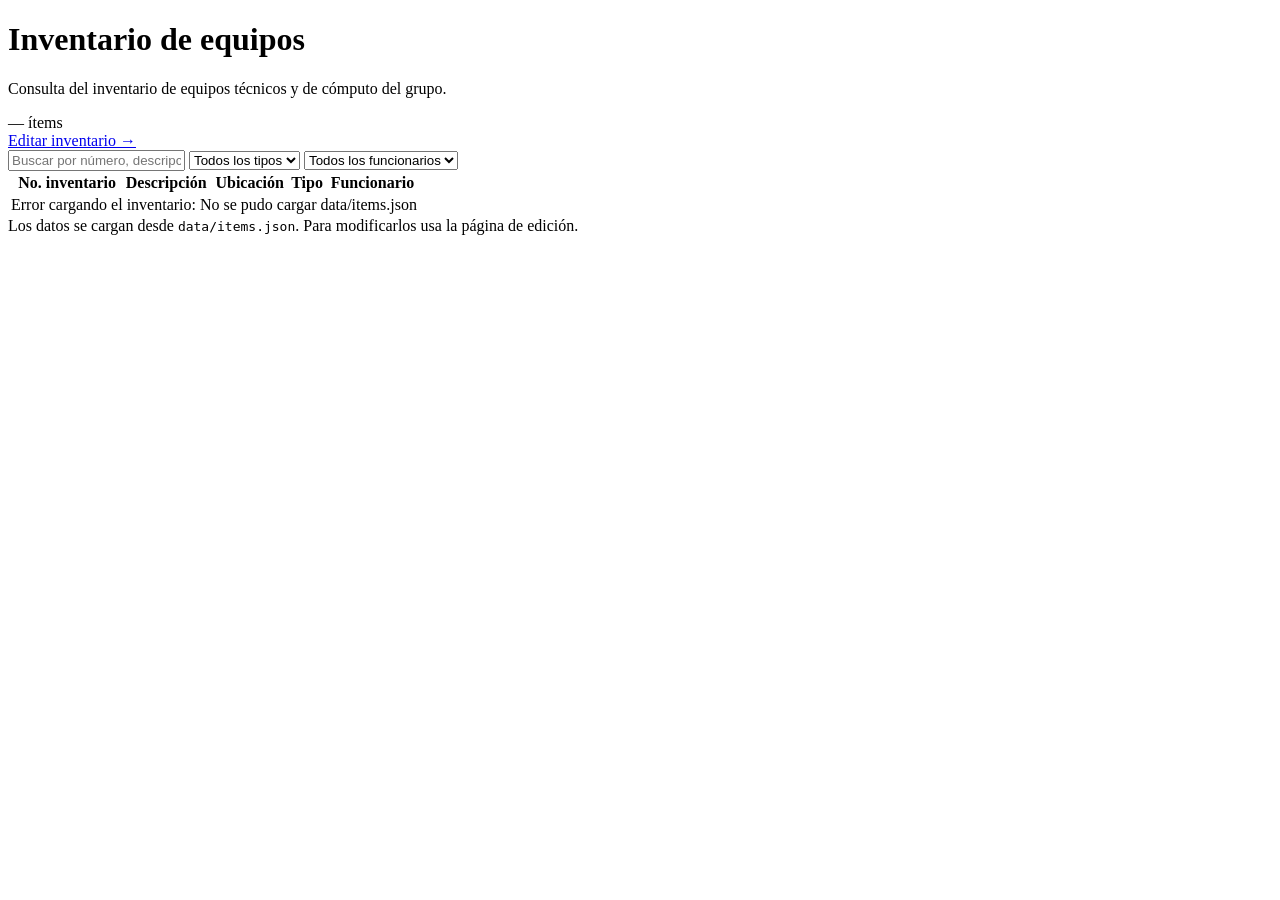
==== index.html @ b09e7f78 "Add initial HTML structure for inventory page This file contains the HTML structure for the inventor" ====
<!DOCTYPE html>
<html lang="es">
<head>
<meta charset="UTF-8">
<meta name="viewport" content="width=device-width, initial-scale=1.0">
<title>Inventario</title>
<link rel="preconnect" href="https://fonts.googleapis.com">
<link href="https://fonts.googleapis.com/css2?family=IBM+Plex+Mono:wght@400;500&family=IBM+Plex+Sans:wght@400;500;600&display=swap" rel="stylesheet">
<link rel="stylesheet" href="css/style.css">
</head>
<body>
<div class="wrap">

  <header class="site">
    <div>
      <h1>Inventario de equipos</h1>
      <p>Consulta del inventario de equipos técnicos y de cómputo del grupo.</p>
    </div>
    <div class="count" id="count">— ítems</div>
  </header>

  <nav class="tools">
    <a class="button ghost" href="admin.html">Editar inventario →</a>
  </nav>

  <div class="controls">
    <input type="text" id="search" placeholder="Buscar por número, descripción o ubicación…">
    <select id="filter-tipo">
      <option value="">Todos los tipos</option>
      <option value="Mayor">Mayor</option>
      <option value="Menor">Menor</option>
      <option value="Intangible">Intangible</option>
    </select>
    <select id="filter-funcionario"><option value="">Todos los funcionarios</option></select>
  </div>

  <table>
    <thead>
      <tr>
        <th></th>
        <th>No. inventario</th>
        <th>Descripción</th>
        <th>Ubicación</th>
        <th>Tipo</th>
        <th>Funcionario</th>
      </tr>
    </thead>
    <tbody id="rows"></tbody>
  </table>

  <footer class="note">
    Los datos se cargan desde <code>data/items.json</code>. Para modificarlos usa la página de edición.
  </footer>

</div>

<script src="js/app.js"></script>
</body>
</html>
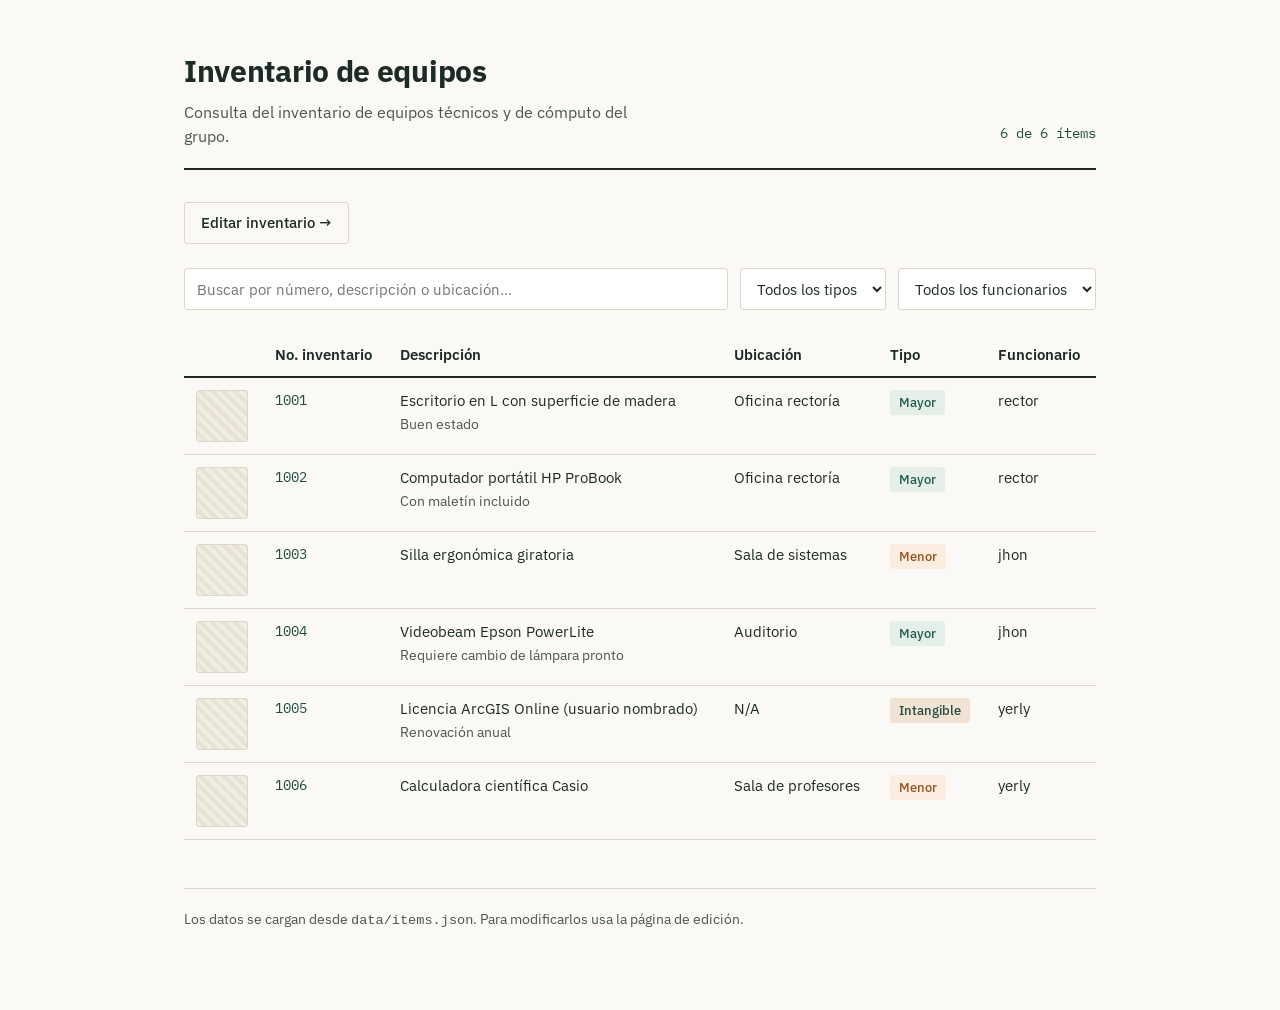
==== commit 000dd286: "Add generar-hash.html, credentials.json" ====
--- a/index.html
+++ b/index.html
@@ -20,7 +20,7 @@
   </header>
 
   <nav class="tools">
-    <a class="button ghost" href="admin.html">Editar inventario →</a>
+    <a class="button ghost" href="Admin.html">Editar inventario →</a>
   </nav>
 
   <div class="controls">
@@ -56,4 +56,4 @@
 
 <script src="js/app.js"></script>
 </body>
-</html>
+</html>
--- a/css/style.css
+++ b/css/style.css
@@ -0,0 +1,262 @@
+:root {
+  --paper: #faf9f5;
+  --ink: #1d2b27;
+  --ink-soft: #4a5652;
+  --line: #dcd7c8;
+  --teal: #2f6f5e;
+  --teal-dark: #204c40;
+  --rust: #b5652e;
+  --rust-soft: #f1e2d3;
+  --ok-bg: #e4efe9;
+  --ok-fg: #205c46;
+  --warn-bg: #fbeee0;
+  --warn-fg: #96501c;
+  --off-bg: #f1eae8;
+  --off-fg: #7a4a3f;
+  --mono: 'IBM Plex Mono', 'SFMono-Regular', Consolas, monospace;
+  --sans: 'IBM Plex Sans', 'Segoe UI', sans-serif;
+}
+
+* { box-sizing: border-box; }
+
+body {
+  margin: 0;
+  background: var(--paper);
+  color: var(--ink);
+  font-family: var(--sans);
+  line-height: 1.5;
+}
+
+.wrap {
+  max-width: 960px;
+  margin: 0 auto;
+  padding: 48px 24px 80px;
+}
+
+header.site {
+  display: flex;
+  justify-content: space-between;
+  align-items: flex-end;
+  border-bottom: 2px solid var(--ink);
+  padding-bottom: 20px;
+  margin-bottom: 32px;
+  gap: 24px;
+}
+
+header.site h1 {
+  font-size: 1.9rem;
+  margin: 0 0 6px;
+  letter-spacing: -0.01em;
+}
+
+header.site p {
+  margin: 0;
+  color: var(--ink-soft);
+  max-width: 46ch;
+}
+
+.count {
+  font-family: var(--mono);
+  font-size: 0.85rem;
+  color: var(--teal-dark);
+  white-space: nowrap;
+  padding-bottom: 4px;
+}
+
+nav.tools {
+  display: flex;
+  gap: 12px;
+  margin-bottom: 24px;
+  flex-wrap: wrap;
+}
+
+.controls {
+  display: flex;
+  gap: 12px;
+  margin-bottom: 24px;
+  flex-wrap: wrap;
+}
+
+input[type="text"], select, input[type="number"], input[type="password"] {
+  font-family: var(--sans);
+  font-size: 0.95rem;
+  padding: 9px 12px;
+  border: 1px solid var(--line);
+  border-radius: 3px;
+  background: #fff;
+  color: var(--ink);
+}
+
+input[type="text"]:focus, select:focus, input[type="number"]:focus, input[type="password"]:focus {
+  outline: 2px solid var(--teal);
+  outline-offset: 1px;
+  border-color: var(--teal);
+}
+
+.controls input[type="text"] { flex: 1; min-width: 180px; }
+
+table {
+  width: 100%;
+  border-collapse: collapse;
+  font-size: 0.94rem;
+}
+
+thead th {
+  text-align: left;
+  font-weight: 600;
+  padding: 10px 12px;
+  border-bottom: 2px solid var(--ink);
+  color: var(--ink);
+}
+
+tbody td {
+  padding: 12px;
+  border-bottom: 1px solid var(--line);
+  vertical-align: top;
+}
+
+tbody tr:hover { background: #f2f0e8; }
+
+td.id, .id-cell {
+  font-family: var(--mono);
+  font-size: 0.85rem;
+  color: var(--teal-dark);
+  white-space: nowrap;
+}
+
+.badge {
+  display: inline-block;
+  padding: 3px 9px;
+  border-radius: 3px;
+  font-size: 0.8rem;
+  font-weight: 500;
+}
+
+.badge.disponible { background: var(--ok-bg); color: var(--ok-fg); }
+.badge.en-uso { background: var(--warn-bg); color: var(--warn-fg); }
+.badge.mantenimiento { background: var(--warn-bg); color: var(--warn-fg); }
+.badge.baja { background: var(--off-bg); color: var(--off-fg); }
+.badge.mayor { background: var(--ok-bg); color: var(--ok-fg); }
+.badge.menor { background: var(--warn-bg); color: var(--warn-fg); }
+.badge.intangible { background: var(--rust-soft); color: var(--teal-dark); }
+
+.thumb {
+  width: 52px;
+  height: 52px;
+  object-fit: cover;
+  border-radius: 3px;
+  border: 1px solid var(--line);
+  display: block;
+}
+.thumb-empty {
+  background: repeating-linear-gradient(45deg, #f0ede3, #f0ede3 4px, #e7e2d3 4px, #e7e2d3 8px);
+}
+
+.login-wrap {
+  max-width: 340px;
+  margin: 80px auto;
+}
+.login-wrap .panel { text-align: left; }
+.login-wrap h1 { font-size: 1.4rem; margin-top: 0; }
+.field.full-width input { width: 100%; }
+
+.empty {
+  padding: 40px 12px;
+  text-align: center;
+  color: var(--ink-soft);
+  border-bottom: 1px solid var(--line);
+}
+
+a.button, button {
+  font-family: var(--sans);
+  font-size: 0.92rem;
+  font-weight: 500;
+  padding: 9px 16px;
+  border-radius: 3px;
+  border: 1px solid var(--ink);
+  background: var(--ink);
+  color: var(--paper);
+  cursor: pointer;
+  text-decoration: none;
+  display: inline-block;
+}
+
+a.button:hover, button:hover { background: var(--teal-dark); border-color: var(--teal-dark); }
+
+a.button.ghost, button.ghost {
+  background: transparent;
+  color: var(--ink);
+  border: 1px solid var(--line);
+}
+a.button.ghost:hover, button.ghost:hover { border-color: var(--ink); background: transparent; }
+
+button.danger { border-color: var(--rust); background: var(--rust); }
+button.danger:hover { background: #8f4a20; border-color: #8f4a20; }
+
+.panel {
+  border: 1px solid var(--line);
+  border-radius: 4px;
+  padding: 20px;
+  margin-bottom: 24px;
+  background: #fff;
+}
+
+.panel h2 {
+  margin-top: 0;
+  font-size: 1.1rem;
+}
+
+.field-grid {
+  display: grid;
+  grid-template-columns: 1fr 1fr;
+  gap: 14px;
+}
+
+.field-grid .full { grid-column: 1 / -1; }
+
+.field {
+  display: flex;
+  flex-direction: column;
+  gap: 5px;
+}
+
+.field label {
+  font-size: 0.82rem;
+  color: var(--ink-soft);
+}
+
+.form-actions {
+  display: flex;
+  gap: 10px;
+  margin-top: 18px;
+}
+
+.status-msg {
+  font-size: 0.88rem;
+  padding: 10px 12px;
+  border-radius: 3px;
+  margin-bottom: 16px;
+  display: none;
+}
+.status-msg.show { display: block; }
+.status-msg.ok { background: var(--ok-bg); color: var(--ok-fg); }
+.status-msg.error { background: var(--off-bg); color: var(--off-fg); }
+.status-msg.info { background: var(--rust-soft); color: var(--teal-dark); }
+
+.row-actions { display: flex; gap: 8px; }
+.row-actions button { padding: 5px 10px; font-size: 0.82rem; }
+
+details.config summary {
+  cursor: pointer;
+  font-size: 0.88rem;
+  color: var(--ink-soft);
+  padding: 6px 0;
+}
+
+footer.note {
+  margin-top: 48px;
+  padding-top: 20px;
+  border-top: 1px solid var(--line);
+  font-size: 0.85rem;
+  color: var(--ink-soft);
+}
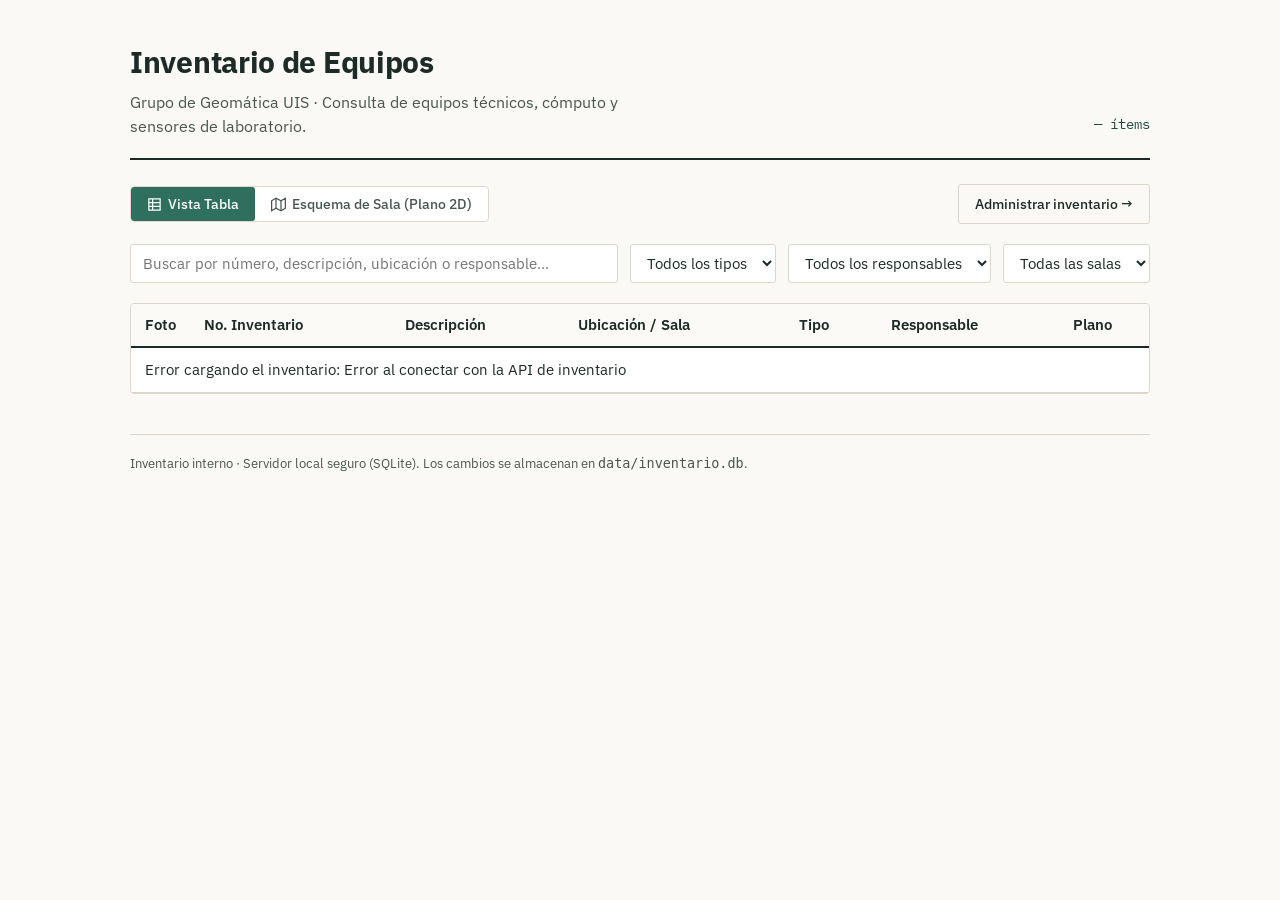
==== commit cbacb3ae: "Add FastAPI backend, SQLite DB and admin UI Introduce a new FastAPI backend (backend/app.py) and dat" ====
--- a/index.html
+++ b/index.html
@@ -3,9 +3,10 @@
 <head>
 <meta charset="UTF-8">
 <meta name="viewport" content="width=device-width, initial-scale=1.0">
-<title>Inventario</title>
+<title>Inventario de Equipos - Geomática UIS</title>
 <link rel="preconnect" href="https://fonts.googleapis.com">
 <link href="https://fonts.googleapis.com/css2?family=IBM+Plex+Mono:wght@400;500&family=IBM+Plex+Sans:wght@400;500;600&display=swap" rel="stylesheet">
+<link rel="stylesheet" href="vendor/leaflet/leaflet.css">
 <link rel="stylesheet" href="css/style.css">
 </head>
 <body>
@@ -13,47 +14,110 @@
 
   <header class="site">
     <div>
-      <h1>Inventario de equipos</h1>
-      <p>Consulta del inventario de equipos técnicos y de cómputo del grupo.</p>
+      <h1>Inventario de Equipos</h1>
+      <p>Grupo de Geomática UIS · Consulta de equipos técnicos, cómputo y sensores de laboratorio.</p>
     </div>
     <div class="count" id="count">— ítems</div>
   </header>
 
   <nav class="tools">
-    <a class="button ghost" href="Admin.html">Editar inventario →</a>
+    <div class="nav-left">
+      <div class="view-switch">
+        <button type="button" id="btn-view-tabla" class="view-btn active">
+          <svg width="15" height="15" viewBox="0 0 24 24" fill="none" stroke="currentColor" stroke-width="2"><path d="M3 3h18v18H3zM3 9h18M3 15h18M9 3v18"/></svg>
+          Vista Tabla
+        </button>
+        <button type="button" id="btn-view-mapa" class="view-btn">
+          <svg width="15" height="15" viewBox="0 0 24 24" fill="none" stroke="currentColor" stroke-width="2"><polygon points="1 6 1 22 8 18 16 22 23 18 23 2 16 6 8 2 1 6"/><line x1="8" y1="2" x2="8" y2="18"/><line x1="16" y1="6" x2="16" y2="22"/></svg>
+          Esquema de Sala (Plano 2D)
+        </button>
+      </div>
+    </div>
+    <div class="nav-right">
+      <a class="button ghost" href="admin.html">Administrar inventario →</a>
+    </div>
   </nav>
 
+  <!-- Filtros Generales -->
   <div class="controls">
-    <input type="text" id="search" placeholder="Buscar por número, descripción o ubicación…">
+    <input type="text" id="search" placeholder="Buscar por número, descripción, ubicación o responsable…">
     <select id="filter-tipo">
       <option value="">Todos los tipos</option>
       <option value="Mayor">Mayor</option>
       <option value="Menor">Menor</option>
       <option value="Intangible">Intangible</option>
     </select>
-    <select id="filter-funcionario"><option value="">Todos los funcionarios</option></select>
+    <select id="filter-funcionario">
+      <option value="">Todos los responsables</option>
+    </select>
+    <select id="filter-sala">
+      <option value="">Todas las salas</option>
+    </select>
   </div>
 
-  <table>
-    <thead>
-      <tr>
-        <th></th>
-        <th>No. inventario</th>
-        <th>Descripción</th>
-        <th>Ubicación</th>
-        <th>Tipo</th>
-        <th>Funcionario</th>
-      </tr>
-    </thead>
-    <tbody id="rows"></tbody>
-  </table>
+  <!-- Vista 1: Tabla de Equipos -->
+  <div id="table-view-section">
+    <div class="table-responsive">
+      <table>
+        <thead>
+          <tr>
+            <th style="width:58px">Foto</th>
+            <th>No. Inventario</th>
+            <th>Descripción</th>
+            <th>Ubicación / Sala</th>
+            <th>Tipo</th>
+            <th>Responsable</th>
+            <th style="width:90px">Plano</th>
+          </tr>
+        </thead>
+        <tbody id="rows">
+          <tr><td class="empty" colspan="7">Cargando inventario…</td></tr>
+        </tbody>
+      </table>
+    </div>
+  </div>
+
+  <!-- Vista 2: Esquema Interactivo de Sala (Plano Indoor Leaflet) -->
+  <div id="map-view-section" class="map-view-wrapper" style="display:none">
+    <div class="map-toolbar">
+      <div class="map-toolbar-left">
+        <label for="map-sala-select">Sala / Espacio:</label>
+        <select id="map-sala-select"></select>
+      </div>
+      <div class="map-legend">
+        <span class="legend-item"><span class="legend-dot mayor"></span> Mayor</span>
+        <span class="legend-item"><span class="legend-dot menor"></span> Menor</span>
+        <span class="legend-item"><span class="legend-dot intangible"></span> Intangible</span>
+      </div>
+    </div>
+    <div class="map-container">
+      <div id="indoor-map"></div>
+    </div>
+    <p style="font-size:0.82rem;color:var(--ink-soft);margin-top:8px;margin-bottom:0">
+      💡 <strong>Consejo:</strong> Haz clic en cualquier marcador para ver la ficha técnica y foto del elemento. Usa la rueda del ratón para hacer zoom sobre el plano.
+    </p>
+  </div>
 
   <footer class="note">
-    Los datos se cargan desde <code>data/items.json</code>. Para modificarlos usa la página de edición.
+    Inventario interno · Servidor local seguro (SQLite). Los cambios se almacenan en <code>data/inventario.db</code>.
   </footer>
 
 </div>
 
+<!-- Modal para ver foto completa -->
+<div id="photo-modal" class="modal-overlay">
+  <div class="modal-card">
+    <div class="modal-header">
+      <h3 id="modal-title">Foto del Equipo</h3>
+      <button type="button" class="modal-close" id="modal-close-btn">&times;</button>
+    </div>
+    <div class="modal-body">
+      <img id="modal-img" src="" alt="Foto en tamaño completo">
+    </div>
+  </div>
+</div>
+
+<script src="vendor/leaflet/leaflet.js"></script>
 <script src="js/app.js"></script>
 </body>
 </html>
--- a/vendor/leaflet/leaflet.css
+++ b/vendor/leaflet/leaflet.css
@@ -0,0 +1,661 @@
+/* required styles */
+
+.leaflet-pane,
+.leaflet-tile,
+.leaflet-marker-icon,
+.leaflet-marker-shadow,
+.leaflet-tile-container,
+.leaflet-pane > svg,
+.leaflet-pane > canvas,
+.leaflet-zoom-box,
+.leaflet-image-layer,
+.leaflet-layer {
+	position: absolute;
+	left: 0;
+	top: 0;
+	}
+.leaflet-container {
+	overflow: hidden;
+	}
+.leaflet-tile,
+.leaflet-marker-icon,
+.leaflet-marker-shadow {
+	-webkit-user-select: none;
+	   -moz-user-select: none;
+	        user-select: none;
+	  -webkit-user-drag: none;
+	}
+/* Prevents IE11 from highlighting tiles in blue */
+.leaflet-tile::selection {
+	background: transparent;
+}
+/* Safari renders non-retina tile on retina better with this, but Chrome is worse */
+.leaflet-safari .leaflet-tile {
+	image-rendering: -webkit-optimize-contrast;
+	}
+/* hack that prevents hw layers "stretching" when loading new tiles */
+.leaflet-safari .leaflet-tile-container {
+	width: 1600px;
+	height: 1600px;
+	-webkit-transform-origin: 0 0;
+	}
+.leaflet-marker-icon,
+.leaflet-marker-shadow {
+	display: block;
+	}
+/* .leaflet-container svg: reset svg max-width decleration shipped in Joomla! (joomla.org) 3.x */
+/* .leaflet-container img: map is broken in FF if you have max-width: 100% on tiles */
+.leaflet-container .leaflet-overlay-pane svg {
+	max-width: none !important;
+	max-height: none !important;
+	}
+.leaflet-container .leaflet-marker-pane img,
+.leaflet-container .leaflet-shadow-pane img,
+.leaflet-container .leaflet-tile-pane img,
+.leaflet-container img.leaflet-image-layer,
+.leaflet-container .leaflet-tile {
+	max-width: none !important;
+	max-height: none !important;
+	width: auto;
+	padding: 0;
+	}
+
+.leaflet-container img.leaflet-tile {
+	/* See: https://bugs.chromium.org/p/chromium/issues/detail?id=600120 */
+	mix-blend-mode: plus-lighter;
+}
+
+.leaflet-container.leaflet-touch-zoom {
+	-ms-touch-action: pan-x pan-y;
+	touch-action: pan-x pan-y;
+	}
+.leaflet-container.leaflet-touch-drag {
+	-ms-touch-action: pinch-zoom;
+	/* Fallback for FF which doesn't support pinch-zoom */
+	touch-action: none;
+	touch-action: pinch-zoom;
+}
+.leaflet-container.leaflet-touch-drag.leaflet-touch-zoom {
+	-ms-touch-action: none;
+	touch-action: none;
+}
+.leaflet-container {
+	-webkit-tap-highlight-color: transparent;
+}
+.leaflet-container a {
+	-webkit-tap-highlight-color: rgba(51, 181, 229, 0.4);
+}
+.leaflet-tile {
+	filter: inherit;
+	visibility: hidden;
+	}
+.leaflet-tile-loaded {
+	visibility: inherit;
+	}
+.leaflet-zoom-box {
+	width: 0;
+	height: 0;
+	-moz-box-sizing: border-box;
+	     box-sizing: border-box;
+	z-index: 800;
+	}
+/* workaround for https://bugzilla.mozilla.org/show_bug.cgi?id=888319 */
+.leaflet-overlay-pane svg {
+	-moz-user-select: none;
+	}
+
+.leaflet-pane         { z-index: 400; }
+
+.leaflet-tile-pane    { z-index: 200; }
+.leaflet-overlay-pane { z-index: 400; }
+.leaflet-shadow-pane  { z-index: 500; }
+.leaflet-marker-pane  { z-index: 600; }
+.leaflet-tooltip-pane   { z-index: 650; }
+.leaflet-popup-pane   { z-index: 700; }
+
+.leaflet-map-pane canvas { z-index: 100; }
+.leaflet-map-pane svg    { z-index: 200; }
+
+.leaflet-vml-shape {
+	width: 1px;
+	height: 1px;
+	}
+.lvml {
+	behavior: url(#default#VML);
+	display: inline-block;
+	position: absolute;
+	}
+
+
+/* control positioning */
+
+.leaflet-control {
+	position: relative;
+	z-index: 800;
+	pointer-events: visiblePainted; /* IE 9-10 doesn't have auto */
+	pointer-events: auto;
+	}
+.leaflet-top,
+.leaflet-bottom {
+	position: absolute;
+	z-index: 1000;
+	pointer-events: none;
+	}
+.leaflet-top {
+	top: 0;
+	}
+.leaflet-right {
+	right: 0;
+	}
+.leaflet-bottom {
+	bottom: 0;
+	}
+.leaflet-left {
+	left: 0;
+	}
+.leaflet-control {
+	float: left;
+	clear: both;
+	}
+.leaflet-right .leaflet-control {
+	float: right;
+	}
+.leaflet-top .leaflet-control {
+	margin-top: 10px;
+	}
+.leaflet-bottom .leaflet-control {
+	margin-bottom: 10px;
+	}
+.leaflet-left .leaflet-control {
+	margin-left: 10px;
+	}
+.leaflet-right .leaflet-control {
+	margin-right: 10px;
+	}
+
+
+/* zoom and fade animations */
+
+.leaflet-fade-anim .leaflet-popup {
+	opacity: 0;
+	-webkit-transition: opacity 0.2s linear;
+	   -moz-transition: opacity 0.2s linear;
+	        transition: opacity 0.2s linear;
+	}
+.leaflet-fade-anim .leaflet-map-pane .leaflet-popup {
+	opacity: 1;
+	}
+.leaflet-zoom-animated {
+	-webkit-transform-origin: 0 0;
+	    -ms-transform-origin: 0 0;
+	        transform-origin: 0 0;
+	}
+svg.leaflet-zoom-animated {
+	will-change: transform;
+}
+
+.leaflet-zoom-anim .leaflet-zoom-animated {
+	-webkit-transition: -webkit-transform 0.25s cubic-bezier(0,0,0.25,1);
+	   -moz-transition:    -moz-transform 0.25s cubic-bezier(0,0,0.25,1);
+	        transition:         transform 0.25s cubic-bezier(0,0,0.25,1);
+	}
+.leaflet-zoom-anim .leaflet-tile,
+.leaflet-pan-anim .leaflet-tile {
+	-webkit-transition: none;
+	   -moz-transition: none;
+	        transition: none;
+	}
+
+.leaflet-zoom-anim .leaflet-zoom-hide {
+	visibility: hidden;
+	}
+
+
+/* cursors */
+
+.leaflet-interactive {
+	cursor: pointer;
+	}
+.leaflet-grab {
+	cursor: -webkit-grab;
+	cursor:    -moz-grab;
+	cursor:         grab;
+	}
+.leaflet-crosshair,
+.leaflet-crosshair .leaflet-interactive {
+	cursor: crosshair;
+	}
+.leaflet-popup-pane,
+.leaflet-control {
+	cursor: auto;
+	}
+.leaflet-dragging .leaflet-grab,
+.leaflet-dragging .leaflet-grab .leaflet-interactive,
+.leaflet-dragging .leaflet-marker-draggable {
+	cursor: move;
+	cursor: -webkit-grabbing;
+	cursor:    -moz-grabbing;
+	cursor:         grabbing;
+	}
+
+/* marker & overlays interactivity */
+.leaflet-marker-icon,
+.leaflet-marker-shadow,
+.leaflet-image-layer,
+.leaflet-pane > svg path,
+.leaflet-tile-container {
+	pointer-events: none;
+	}
+
+.leaflet-marker-icon.leaflet-interactive,
+.leaflet-image-layer.leaflet-interactive,
+.leaflet-pane > svg path.leaflet-interactive,
+svg.leaflet-image-layer.leaflet-interactive path {
+	pointer-events: visiblePainted; /* IE 9-10 doesn't have auto */
+	pointer-events: auto;
+	}
+
+/* visual tweaks */
+
+.leaflet-container {
+	background: #ddd;
+	outline-offset: 1px;
+	}
+.leaflet-container a {
+	color: #0078A8;
+	}
+.leaflet-zoom-box {
+	border: 2px dotted #38f;
+	background: rgba(255,255,255,0.5);
+	}
+
+
+/* general typography */
+.leaflet-container {
+	font-family: "Helvetica Neue", Arial, Helvetica, sans-serif;
+	font-size: 12px;
+	font-size: 0.75rem;
+	line-height: 1.5;
+	}
+
+
+/* general toolbar styles */
+
+.leaflet-bar {
+	box-shadow: 0 1px 5px rgba(0,0,0,0.65);
+	border-radius: 4px;
+	}
+.leaflet-bar a {
+	background-color: #fff;
+	border-bottom: 1px solid #ccc;
+	width: 26px;
+	height: 26px;
+	line-height: 26px;
+	display: block;
+	text-align: center;
+	text-decoration: none;
+	color: black;
+	}
+.leaflet-bar a,
+.leaflet-control-layers-toggle {
+	background-position: 50% 50%;
+	background-repeat: no-repeat;
+	display: block;
+	}
+.leaflet-bar a:hover,
+.leaflet-bar a:focus {
+	background-color: #f4f4f4;
+	}
+.leaflet-bar a:first-child {
+	border-top-left-radius: 4px;
+	border-top-right-radius: 4px;
+	}
+.leaflet-bar a:last-child {
+	border-bottom-left-radius: 4px;
+	border-bottom-right-radius: 4px;
+	border-bottom: none;
+	}
+.leaflet-bar a.leaflet-disabled {
+	cursor: default;
+	background-color: #f4f4f4;
+	color: #bbb;
+	}
+
+.leaflet-touch .leaflet-bar a {
+	width: 30px;
+	height: 30px;
+	line-height: 30px;
+	}
+.leaflet-touch .leaflet-bar a:first-child {
+	border-top-left-radius: 2px;
+	border-top-right-radius: 2px;
+	}
+.leaflet-touch .leaflet-bar a:last-child {
+	border-bottom-left-radius: 2px;
+	border-bottom-right-radius: 2px;
+	}
+
+/* zoom control */
+
+.leaflet-control-zoom-in,
+.leaflet-control-zoom-out {
+	font: bold 18px 'Lucida Console', Monaco, monospace;
+	text-indent: 1px;
+	}
+
+.leaflet-touch .leaflet-control-zoom-in, .leaflet-touch .leaflet-control-zoom-out  {
+	font-size: 22px;
+	}
+
+
+/* layers control */
+
+.leaflet-control-layers {
+	box-shadow: 0 1px 5px rgba(0,0,0,0.4);
+	background: #fff;
+	border-radius: 5px;
+	}
+.leaflet-control-layers-toggle {
+	background-image: url(images/layers.png);
+	width: 36px;
+	height: 36px;
+	}
+.leaflet-retina .leaflet-control-layers-toggle {
+	background-image: url(images/layers-2x.png);
+	background-size: 26px 26px;
+	}
+.leaflet-touch .leaflet-control-layers-toggle {
+	width: 44px;
+	height: 44px;
+	}
+.leaflet-control-layers .leaflet-control-layers-list,
+.leaflet-control-layers-expanded .leaflet-control-layers-toggle {
+	display: none;
+	}
+.leaflet-control-layers-expanded .leaflet-control-layers-list {
+	display: block;
+	position: relative;
+	}
+.leaflet-control-layers-expanded {
+	padding: 6px 10px 6px 6px;
+	color: #333;
+	background: #fff;
+	}
+.leaflet-control-layers-scrollbar {
+	overflow-y: scroll;
+	overflow-x: hidden;
+	padding-right: 5px;
+	}
+.leaflet-control-layers-selector {
+	margin-top: 2px;
+	position: relative;
+	top: 1px;
+	}
+.leaflet-control-layers label {
+	display: block;
+	font-size: 13px;
+	font-size: 1.08333em;
+	}
+.leaflet-control-layers-separator {
+	height: 0;
+	border-top: 1px solid #ddd;
+	margin: 5px -10px 5px -6px;
+	}
+
+/* Default icon URLs */
+.leaflet-default-icon-path { /* used only in path-guessing heuristic, see L.Icon.Default */
+	background-image: url(images/marker-icon.png);
+	}
+
+
+/* attribution and scale controls */
+
+.leaflet-container .leaflet-control-attribution {
+	background: #fff;
+	background: rgba(255, 255, 255, 0.8);
+	margin: 0;
+	}
+.leaflet-control-attribution,
+.leaflet-control-scale-line {
+	padding: 0 5px;
+	color: #333;
+	line-height: 1.4;
+	}
+.leaflet-control-attribution a {
+	text-decoration: none;
+	}
+.leaflet-control-attribution a:hover,
+.leaflet-control-attribution a:focus {
+	text-decoration: underline;
+	}
+.leaflet-attribution-flag {
+	display: inline !important;
+	vertical-align: baseline !important;
+	width: 1em;
+	height: 0.6669em;
+	}
+.leaflet-left .leaflet-control-scale {
+	margin-left: 5px;
+	}
+.leaflet-bottom .leaflet-control-scale {
+	margin-bottom: 5px;
+	}
+.leaflet-control-scale-line {
+	border: 2px solid #777;
+	border-top: none;
+	line-height: 1.1;
+	padding: 2px 5px 1px;
+	white-space: nowrap;
+	-moz-box-sizing: border-box;
+	     box-sizing: border-box;
+	background: rgba(255, 255, 255, 0.8);
+	text-shadow: 1px 1px #fff;
+	}
+.leaflet-control-scale-line:not(:first-child) {
+	border-top: 2px solid #777;
+	border-bottom: none;
+	margin-top: -2px;
+	}
+.leaflet-control-scale-line:not(:first-child):not(:last-child) {
+	border-bottom: 2px solid #777;
+	}
+
+.leaflet-touch .leaflet-control-attribution,
+.leaflet-touch .leaflet-control-layers,
+.leaflet-touch .leaflet-bar {
+	box-shadow: none;
+	}
+.leaflet-touch .leaflet-control-layers,
+.leaflet-touch .leaflet-bar {
+	border: 2px solid rgba(0,0,0,0.2);
+	background-clip: padding-box;
+	}
+
+
+/* popup */
+
+.leaflet-popup {
+	position: absolute;
+	text-align: center;
+	margin-bottom: 20px;
+	}
+.leaflet-popup-content-wrapper {
+	padding: 1px;
+	text-align: left;
+	border-radius: 12px;
+	}
+.leaflet-popup-content {
+	margin: 13px 24px 13px 20px;
+	line-height: 1.3;
+	font-size: 13px;
+	font-size: 1.08333em;
+	min-height: 1px;
+	}
+.leaflet-popup-content p {
+	margin: 17px 0;
+	margin: 1.3em 0;
+	}
+.leaflet-popup-tip-container {
+	width: 40px;
+	height: 20px;
+	position: absolute;
+	left: 50%;
+	margin-top: -1px;
+	margin-left: -20px;
+	overflow: hidden;
+	pointer-events: none;
+	}
+.leaflet-popup-tip {
+	width: 17px;
+	height: 17px;
+	padding: 1px;
+
+	margin: -10px auto 0;
+	pointer-events: auto;
+
+	-webkit-transform: rotate(45deg);
+	   -moz-transform: rotate(45deg);
+	    -ms-transform: rotate(45deg);
+	        transform: rotate(45deg);
+	}
+.leaflet-popup-content-wrapper,
+.leaflet-popup-tip {
+	background: white;
+	color: #333;
+	box-shadow: 0 3px 14px rgba(0,0,0,0.4);
+	}
+.leaflet-container a.leaflet-popup-close-button {
+	position: absolute;
+	top: 0;
+	right: 0;
+	border: none;
+	text-align: center;
+	width: 24px;
+	height: 24px;
+	font: 16px/24px Tahoma, Verdana, sans-serif;
+	color: #757575;
+	text-decoration: none;
+	background: transparent;
+	}
+.leaflet-container a.leaflet-popup-close-button:hover,
+.leaflet-container a.leaflet-popup-close-button:focus {
+	color: #585858;
+	}
+.leaflet-popup-scrolled {
+	overflow: auto;
+	}
+
+.leaflet-oldie .leaflet-popup-content-wrapper {
+	-ms-zoom: 1;
+	}
+.leaflet-oldie .leaflet-popup-tip {
+	width: 24px;
+	margin: 0 auto;
+
+	-ms-filter: "progid:DXImageTransform.Microsoft.Matrix(M11=0.70710678, M12=0.70710678, M21=-0.70710678, M22=0.70710678)";
+	filter: progid:DXImageTransform.Microsoft.Matrix(M11=0.70710678, M12=0.70710678, M21=-0.70710678, M22=0.70710678);
+	}
+
+.leaflet-oldie .leaflet-control-zoom,
+.leaflet-oldie .leaflet-control-layers,
+.leaflet-oldie .leaflet-popup-content-wrapper,
+.leaflet-oldie .leaflet-popup-tip {
+	border: 1px solid #999;
+	}
+
+
+/* div icon */
+
+.leaflet-div-icon {
+	background: #fff;
+	border: 1px solid #666;
+	}
+
+
+/* Tooltip */
+/* Base styles for the element that has a tooltip */
+.leaflet-tooltip {
+	position: absolute;
+	padding: 6px;
+	background-color: #fff;
+	border: 1px solid #fff;
+	border-radius: 3px;
+	color: #222;
+	white-space: nowrap;
+	-webkit-user-select: none;
+	-moz-user-select: none;
+	-ms-user-select: none;
+	user-select: none;
+	pointer-events: none;
+	box-shadow: 0 1px 3px rgba(0,0,0,0.4);
+	}
+.leaflet-tooltip.leaflet-interactive {
+	cursor: pointer;
+	pointer-events: auto;
+	}
+.leaflet-tooltip-top:before,
+.leaflet-tooltip-bottom:before,
+.leaflet-tooltip-left:before,
+.leaflet-tooltip-right:before {
+	position: absolute;
+	pointer-events: none;
+	border: 6px solid transparent;
+	background: transparent;
+	content: "";
+	}
+
+/* Directions */
+
+.leaflet-tooltip-bottom {
+	margin-top: 6px;
+}
+.leaflet-tooltip-top {
+	margin-top: -6px;
+}
+.leaflet-tooltip-bottom:before,
+.leaflet-tooltip-top:before {
+	left: 50%;
+	margin-left: -6px;
+	}
+.leaflet-tooltip-top:before {
+	bottom: 0;
+	margin-bottom: -12px;
+	border-top-color: #fff;
+	}
+.leaflet-tooltip-bottom:before {
+	top: 0;
+	margin-top: -12px;
+	margin-left: -6px;
+	border-bottom-color: #fff;
+	}
+.leaflet-tooltip-left {
+	margin-left: -6px;
+}
+.leaflet-tooltip-right {
+	margin-left: 6px;
+}
+.leaflet-tooltip-left:before,
+.leaflet-tooltip-right:before {
+	top: 50%;
+	margin-top: -6px;
+	}
+.leaflet-tooltip-left:before {
+	right: 0;
+	margin-right: -12px;
+	border-left-color: #fff;
+	}
+.leaflet-tooltip-right:before {
+	left: 0;
+	margin-left: -12px;
+	border-right-color: #fff;
+	}
+
+/* Printing */
+
+@media print {
+	/* Prevent printers from removing background-images of controls. */
+	.leaflet-control {
+		-webkit-print-color-adjust: exact;
+		print-color-adjust: exact;
+		}
+	}
--- a/css/style.css
+++ b/css/style.css
@@ -14,7 +14,7 @@
   --off-bg: #f1eae8;
   --off-fg: #7a4a3f;
   --mono: 'IBM Plex Mono', 'SFMono-Regular', Consolas, monospace;
-  --sans: 'IBM Plex Sans', 'Segoe UI', sans-serif;
+  --sans: 'IBM Plex Sans', -apple-system, BlinkMacSystemFont, 'Segoe UI', Roboto, sans-serif;
 }
 
 * { box-sizing: border-box; }
@@ -28,9 +28,9 @@
 }
 
 .wrap {
-  max-width: 960px;
+  max-width: 1060px;
   margin: 0 auto;
-  padding: 48px 24px 80px;
+  padding: 40px 20px 80px;
 }
 
 header.site {
@@ -39,12 +39,12 @@
   align-items: flex-end;
   border-bottom: 2px solid var(--ink);
   padding-bottom: 20px;
-  margin-bottom: 32px;
-  gap: 24px;
+  margin-bottom: 24px;
+  gap: 20px;
 }
 
 header.site h1 {
-  font-size: 1.9rem;
+  font-size: 1.85rem;
   margin: 0 0 6px;
   letter-spacing: -0.01em;
 }
@@ -52,7 +52,7 @@
 header.site p {
   margin: 0;
   color: var(--ink-soft);
-  max-width: 46ch;
+  max-width: 50ch;
 }
 
 .count {
@@ -65,22 +65,60 @@
 
 nav.tools {
   display: flex;
+  justify-content: space-between;
+  align-items: center;
   gap: 12px;
-  margin-bottom: 24px;
+  margin-bottom: 20px;
   flex-wrap: wrap;
 }
 
+.nav-left, .nav-right {
+  display: flex;
+  gap: 10px;
+  align-items: center;
+  flex-wrap: wrap;
+}
+
+/* Selector de Vistas (Tabs) */
+.view-switch {
+  display: inline-flex;
+  border: 1px solid var(--line);
+  border-radius: 4px;
+  background: #fff;
+  overflow: hidden;
+}
+
+.view-btn {
+  border: none;
+  background: transparent;
+  color: var(--ink-soft);
+  padding: 8px 16px;
+  font-size: 0.88rem;
+  font-family: var(--sans);
+  font-weight: 500;
+  cursor: pointer;
+  display: flex;
+  align-items: center;
+  gap: 6px;
+  transition: background 0.15s, color 0.15s;
+}
+
+.view-btn.active {
+  background: var(--teal);
+  color: #fff;
+}
+
 .controls {
   display: flex;
   gap: 12px;
-  margin-bottom: 24px;
+  margin-bottom: 20px;
   flex-wrap: wrap;
 }
 
 input[type="text"], select, input[type="number"], input[type="password"] {
   font-family: var(--sans);
-  font-size: 0.95rem;
-  padding: 9px 12px;
+  font-size: 0.92rem;
+  padding: 8px 12px;
   border: 1px solid var(--line);
   border-radius: 3px;
   background: #fff;
@@ -93,92 +131,304 @@
   border-color: var(--teal);
 }
 
-.controls input[type="text"] { flex: 1; min-width: 180px; }
+.controls input[type="text"] { flex: 1; min-width: 200px; }
+
+/* Tabla responsiva */
+.table-responsive {
+  width: 100%;
+  overflow-x: auto;
+  -webkit-overflow-scrolling: touch;
+  border: 1px solid var(--line);
+  border-radius: 4px;
+  background: #fff;
+  margin-bottom: 24px;
+}
 
 table {
   width: 100%;
   border-collapse: collapse;
-  font-size: 0.94rem;
+  font-size: 0.92rem;
 }
 
 thead th {
   text-align: left;
   font-weight: 600;
-  padding: 10px 12px;
+  padding: 10px 14px;
   border-bottom: 2px solid var(--ink);
   color: var(--ink);
+  background: #fbfaf6;
+  white-space: nowrap;
 }
 
 tbody td {
-  padding: 12px;
+  padding: 11px 14px;
   border-bottom: 1px solid var(--line);
-  vertical-align: top;
-}
-
-tbody tr:hover { background: #f2f0e8; }
+  vertical-align: middle;
+}
+
+tbody tr:hover { background: #f6f4ed; }
 
 td.id, .id-cell {
   font-family: var(--mono);
   font-size: 0.85rem;
   color: var(--teal-dark);
   white-space: nowrap;
+  font-weight: 500;
 }
 
 .badge {
   display: inline-block;
-  padding: 3px 9px;
-  border-radius: 3px;
-  font-size: 0.8rem;
+  padding: 3px 8px;
+  border-radius: 3px;
+  font-size: 0.78rem;
   font-weight: 500;
 }
 
-.badge.disponible { background: var(--ok-bg); color: var(--ok-fg); }
-.badge.en-uso { background: var(--warn-bg); color: var(--warn-fg); }
-.badge.mantenimiento { background: var(--warn-bg); color: var(--warn-fg); }
-.badge.baja { background: var(--off-bg); color: var(--off-fg); }
 .badge.mayor { background: var(--ok-bg); color: var(--ok-fg); }
 .badge.menor { background: var(--warn-bg); color: var(--warn-fg); }
 .badge.intangible { background: var(--rust-soft); color: var(--teal-dark); }
 
+.badge-sala {
+  font-family: var(--mono);
+  font-size: 0.75rem;
+  background: #edf2f7;
+  color: #4a5568;
+  padding: 2px 6px;
+  border-radius: 3px;
+  display: inline-block;
+  margin-top: 3px;
+}
+
 .thumb {
-  width: 52px;
-  height: 52px;
+  width: 48px;
+  height: 48px;
   object-fit: cover;
   border-radius: 3px;
   border: 1px solid var(--line);
   display: block;
-}
+  cursor: pointer;
+  background: #fdfbf7;
+}
+
 .thumb-empty {
   background: repeating-linear-gradient(45deg, #f0ede3, #f0ede3 4px, #e7e2d3 4px, #e7e2d3 8px);
 }
 
-.login-wrap {
-  max-width: 340px;
-  margin: 80px auto;
-}
-.login-wrap .panel { text-align: left; }
-.login-wrap h1 { font-size: 1.4rem; margin-top: 0; }
-.field.full-width input { width: 100%; }
-
-.empty {
-  padding: 40px 12px;
-  text-align: center;
-  color: var(--ink-soft);
-  border-bottom: 1px solid var(--line);
-}
-
+/* Esquema de Salas y Mapa */
+.map-view-wrapper {
+  background: #fff;
+  border: 1px solid var(--line);
+  border-radius: 4px;
+  padding: 18px;
+  margin-bottom: 24px;
+}
+
+.map-toolbar {
+  display: flex;
+  justify-content: space-between;
+  align-items: center;
+  gap: 14px;
+  margin-bottom: 14px;
+  flex-wrap: wrap;
+}
+
+.map-toolbar-left {
+  display: flex;
+  align-items: center;
+  gap: 10px;
+}
+
+.map-toolbar label {
+  font-size: 0.88rem;
+  font-weight: 500;
+  color: var(--ink);
+}
+
+.map-container {
+  position: relative;
+  width: 100%;
+  height: 560px;
+  border: 1px solid var(--line);
+  border-radius: 4px;
+  overflow: hidden;
+  background: #faf9f5;
+}
+
+#indoor-map, #admin-indoor-map {
+  width: 100%;
+  height: 100%;
+}
+
+.map-legend {
+  display: flex;
+  gap: 16px;
+  align-items: center;
+  font-size: 0.82rem;
+  color: var(--ink-soft);
+  flex-wrap: wrap;
+}
+
+.legend-item {
+  display: flex;
+  align-items: center;
+  gap: 6px;
+}
+
+.legend-dot {
+  width: 10px;
+  height: 10px;
+  border-radius: 50%;
+  display: inline-block;
+}
+.legend-dot.mayor { background: #2f6f5e; }
+.legend-dot.menor { background: #b5652e; }
+.legend-dot.intangible { background: #64748b; }
+
+/* Custom Marker Pins */
+.custom-pin {
+  display: flex;
+  align-items: center;
+  justify-content: center;
+  color: #fff;
+  font-weight: bold;
+  font-family: var(--mono);
+  font-size: 11px;
+  border-radius: 50%;
+  width: 28px;
+  height: 28px;
+  box-shadow: 0 2px 6px rgba(0,0,0,0.35);
+  border: 2px solid #fff;
+  cursor: pointer;
+  transition: transform 0.15s, box-shadow 0.15s;
+}
+
+.custom-pin:hover {
+  transform: scale(1.2);
+  z-index: 1000 !important;
+}
+
+.custom-pin.mayor { background: #2f6f5e; }
+.custom-pin.menor { background: #b5652e; }
+.custom-pin.intangible { background: #475569; }
+
+.custom-pin.selected {
+  outline: 3px solid #f6ad55;
+  outline-offset: 2px;
+  transform: scale(1.25);
+}
+
+/* Popups en el mapa */
+.leaflet-popup-content-wrapper {
+  border-radius: 4px !important;
+  font-family: var(--sans) !important;
+  padding: 6px !important;
+  box-shadow: 0 4px 14px rgba(0,0,0,0.2) !important;
+}
+
+.popup-card {
+  min-width: 210px;
+  max-width: 260px;
+}
+
+.popup-card img {
+  width: 100%;
+  height: 120px;
+  object-fit: cover;
+  border-radius: 3px;
+  margin-bottom: 8px;
+  border: 1px solid var(--line);
+  display: block;
+}
+
+.popup-card h4 {
+  margin: 0 0 4px;
+  font-size: 0.95rem;
+  color: var(--ink);
+}
+
+.popup-card p {
+  margin: 3px 0;
+  font-size: 0.82rem;
+  color: var(--ink-soft);
+}
+
+.popup-footer {
+  display: flex;
+  justify-content: space-between;
+  align-items: center;
+  margin-top: 8px;
+  padding-top: 6px;
+  border-top: 1px solid var(--line);
+}
+
+/* Panel de Formulario / Admin */
+.panel {
+  border: 1px solid var(--line);
+  border-radius: 4px;
+  padding: 20px;
+  margin-bottom: 24px;
+  background: #fff;
+}
+
+.panel h2 {
+  margin-top: 0;
+  font-size: 1.15rem;
+}
+
+.field-grid {
+  display: grid;
+  grid-template-columns: 1fr 1fr;
+  gap: 14px;
+}
+
+.field-grid .full { grid-column: 1 / -1; }
+
+.field {
+  display: flex;
+  flex-direction: column;
+  gap: 5px;
+}
+
+.field label {
+  font-size: 0.82rem;
+  color: var(--ink-soft);
+  font-weight: 500;
+}
+
+.coord-hint {
+  font-size: 0.8rem;
+  color: var(--ink-soft);
+  background: #f8fafc;
+  border: 1px dashed var(--line);
+  padding: 6px 10px;
+  border-radius: 3px;
+  margin-top: 4px;
+}
+
+.form-actions {
+  display: flex;
+  gap: 10px;
+  margin-top: 20px;
+  flex-wrap: wrap;
+}
+
+/* Botones */
 a.button, button {
   font-family: var(--sans);
-  font-size: 0.92rem;
+  font-size: 0.9rem;
   font-weight: 500;
-  padding: 9px 16px;
+  padding: 8px 16px;
   border-radius: 3px;
   border: 1px solid var(--ink);
   background: var(--ink);
   color: var(--paper);
   cursor: pointer;
   text-decoration: none;
-  display: inline-block;
+  display: inline-flex;
+  align-items: center;
+  justify-content: center;
+  gap: 6px;
+  transition: background 0.15s, border-color 0.15s;
 }
 
 a.button:hover, button:hover { background: var(--teal-dark); border-color: var(--teal-dark); }
@@ -188,75 +438,291 @@
   color: var(--ink);
   border: 1px solid var(--line);
 }
-a.button.ghost:hover, button.ghost:hover { border-color: var(--ink); background: transparent; }
-
-button.danger { border-color: var(--rust); background: var(--rust); }
+a.button.ghost:hover, button.ghost:hover { border-color: var(--ink); background: #f6f4ed; }
+
+button.danger { border-color: var(--rust); background: var(--rust); color: #fff; }
 button.danger:hover { background: #8f4a20; border-color: #8f4a20; }
-
-.panel {
-  border: 1px solid var(--line);
-  border-radius: 4px;
-  padding: 20px;
-  margin-bottom: 24px;
-  background: #fff;
-}
-
-.panel h2 {
-  margin-top: 0;
-  font-size: 1.1rem;
-}
-
-.field-grid {
-  display: grid;
-  grid-template-columns: 1fr 1fr;
-  gap: 14px;
-}
-
-.field-grid .full { grid-column: 1 / -1; }
-
-.field {
-  display: flex;
-  flex-direction: column;
-  gap: 5px;
-}
-
-.field label {
-  font-size: 0.82rem;
-  color: var(--ink-soft);
-}
-
-.form-actions {
-  display: flex;
-  gap: 10px;
-  margin-top: 18px;
-}
 
 .status-msg {
   font-size: 0.88rem;
-  padding: 10px 12px;
+  padding: 10px 14px;
   border-radius: 3px;
   margin-bottom: 16px;
   display: none;
 }
 .status-msg.show { display: block; }
-.status-msg.ok { background: var(--ok-bg); color: var(--ok-fg); }
-.status-msg.error { background: var(--off-bg); color: var(--off-fg); }
-.status-msg.info { background: var(--rust-soft); color: var(--teal-dark); }
-
-.row-actions { display: flex; gap: 8px; }
-.row-actions button { padding: 5px 10px; font-size: 0.82rem; }
-
-details.config summary {
+.status-msg.ok { background: var(--ok-bg); color: var(--ok-fg); border-left: 4px solid var(--teal); }
+.status-msg.error { background: var(--off-bg); color: var(--off-fg); border-left: 4px solid #c53030; }
+.status-msg.info { background: var(--rust-soft); color: var(--teal-dark); border-left: 4px solid var(--rust); }
+
+.row-actions { display: flex; gap: 6px; }
+.row-actions button { padding: 4px 10px; font-size: 0.82rem; }
+
+/* Login Modal / Wrap */
+.login-wrap {
+  max-width: 360px;
+  margin: 60px auto;
+}
+.login-wrap .panel { text-align: left; box-shadow: 0 4px 16px rgba(0,0,0,0.06); }
+.login-wrap h1 { font-size: 1.4rem; margin-top: 0; }
+.field.full-width input { width: 100%; }
+
+/* Modal de Imagen / Lightbox */
+.modal-overlay {
+  position: fixed;
+  inset: 0;
+  background: rgba(0, 0, 0, 0.7);
+  display: none;
+  align-items: center;
+  justify-content: center;
+  z-index: 10000;
+  padding: 20px;
+}
+.modal-overlay.show { display: flex; }
+.modal-card {
+  background: #fff;
+  border-radius: 6px;
+  max-width: 90vw;
+  max-height: 90vh;
+  overflow: hidden;
+  box-shadow: 0 10px 30px rgba(0,0,0,0.4);
+  display: flex;
+  flex-direction: column;
+}
+.modal-header {
+  display: flex;
+  justify-content: space-between;
+  align-items: center;
+  padding: 12px 18px;
+  border-bottom: 1px solid var(--line);
+}
+.modal-header h3 { margin: 0; font-size: 1rem; color: var(--ink); }
+.modal-close {
+  background: none;
+  border: none;
+  font-size: 1.4rem;
+  line-height: 1;
+  color: var(--ink-soft);
   cursor: pointer;
-  font-size: 0.88rem;
-  color: var(--ink-soft);
-  padding: 6px 0;
-}
+  padding: 0 6px;
+}
+.modal-close:hover { color: #000; }
+.modal-body {
+  padding: 16px;
+  text-align: center;
+  overflow: auto;
+}
+.modal-body img {
+  max-width: 100%;
+  max-height: 70vh;
+  object-fit: contain;
+  border-radius: 4px;
+}
+
+/* --- DISEÑADOR Y GESTOR DE SALAS / PLANOS 2D --- */
+.salas-grid {
+  display: grid;
+  grid-template-columns: repeat(auto-fill, minmax(280px, 1fr));
+  gap: 16px;
+  margin-top: 16px;
+}
+
+.sala-card {
+  border: 1px solid var(--line);
+  border-radius: 4px;
+  padding: 14px;
+  background: #fff;
+  display: flex;
+  flex-direction: column;
+  justify-content: space-between;
+}
+
+.sala-card-thumb {
+  width: 100%;
+  height: 140px;
+  object-fit: contain;
+  background: #faf9f5;
+  border: 1px solid var(--line);
+  border-radius: 3px;
+  margin-bottom: 10px;
+}
+
+.sala-card h3 {
+  margin: 0 0 4px;
+  font-size: 1.05rem;
+}
+
+.sala-card p {
+  margin: 0 0 10px;
+  font-size: 0.82rem;
+  color: var(--ink-soft);
+}
+
+.sala-card-actions {
+  display: flex;
+  gap: 8px;
+  margin-top: 10px;
+}
+
+.sala-card-actions button {
+  padding: 5px 10px;
+  font-size: 0.8rem;
+}
+
+/* Área de diseño visual */
+.designer-tools-panel {
+  background: #fbfaf6;
+  border: 1px solid var(--line);
+  border-radius: 4px;
+  padding: 12px;
+  margin-bottom: 14px;
+  display: flex;
+  gap: 8px;
+  flex-wrap: wrap;
+  align-items: center;
+}
+
+.designer-tool-btn {
+  padding: 6px 12px;
+  font-size: 0.82rem;
+  background: #fff;
+  color: var(--ink);
+  border: 1px solid var(--line);
+  border-radius: 3px;
+  cursor: pointer;
+  display: inline-flex;
+  align-items: center;
+  gap: 5px;
+}
+.designer-tool-btn:hover { background: #f0ede3; }
+
+.designer-canvas-viewport {
+  width: 100%;
+  height: 520px;
+  border: 2px solid #2d3748;
+  border-radius: 4px;
+  overflow: auto;
+  background: #faf9f5;
+  position: relative;
+  box-shadow: inset 0 2px 6px rgba(0,0,0,0.05);
+}
+
+#designer-canvas {
+  position: relative;
+  background-color: #faf9f5;
+  background-image: 
+    linear-gradient(to right, #ece7da 1px, transparent 1px),
+    linear-gradient(to bottom, #ece7da 1px, transparent 1px);
+  background-size: 30px 30px;
+  box-shadow: 0 4px 12px rgba(0,0,0,0.1);
+  margin: 20px auto;
+  border: 8px solid #2d3748;
+}
+
+.canvas-element {
+  position: absolute;
+  user-select: none;
+  cursor: grab;
+  box-sizing: border-box;
+  display: flex;
+  align-items: center;
+  justify-content: center;
+  text-align: center;
+  font-size: 11px;
+  font-weight: 600;
+  color: #1e293b;
+  border-radius: 3px;
+  transition: box-shadow 0.1s;
+}
+
+.canvas-element:active { cursor: grabbing; }
+
+.canvas-element.selected {
+  outline: 2px solid #3182ce;
+  box-shadow: 0 0 0 4px rgba(49, 130, 206, 0.25);
+  z-index: 100 !important;
+}
+
+/* Estilos de los elementos del plano */
+.canvas-element.mesa {
+  background: #e2e8f0;
+  border: 2px solid #475569;
+}
+.canvas-element.computo {
+  background: #e2e8f0;
+  border: 2px solid #3b82f6;
+  color: #1e3a8a;
+}
+.canvas-element.rack {
+  background: #cbd5e1;
+  border: 2px solid #0f172a;
+  color: #0f172a;
+}
+.canvas-element.gabinete {
+  background: #d1fae5;
+  border: 2px solid #047857;
+  color: #064e3b;
+}
+.canvas-element.puerta {
+  background: transparent;
+  border: 2px dashed #94a3b8;
+  color: #475569;
+  border-bottom: 4px solid #475569;
+}
+.canvas-element.ventana {
+  background: rgba(99, 179, 237, 0.25);
+  border: 3px solid #3182ce;
+  color: #2b6cb0;
+}
+.canvas-element.telon {
+  background: #dbeafe;
+  border: 2px solid #1d4ed8;
+  color: #1e40af;
+}
+.canvas-element.texto {
+  background: transparent;
+  border: 1px dashed transparent;
+  font-size: 14px;
+  color: #1e293b;
+}
+.canvas-element.texto.selected { border-color: #3182ce; }
+
+.elem-controls {
+  position: absolute;
+  top: -24px;
+  right: 0;
+  display: none;
+  gap: 4px;
+  background: #1e293b;
+  padding: 2px 4px;
+  border-radius: 3px;
+}
+.canvas-element.selected .elem-controls { display: flex; }
+.elem-btn {
+  background: transparent;
+  border: none;
+  color: #fff;
+  font-size: 10px;
+  cursor: pointer;
+  padding: 0 4px;
+  line-height: 1;
+}
+.elem-btn:hover { color: #f87171; }
 
 footer.note {
-  margin-top: 48px;
-  padding-top: 20px;
+  margin-top: 40px;
+  padding-top: 18px;
   border-top: 1px solid var(--line);
-  font-size: 0.85rem;
-  color: var(--ink-soft);
-}
+  font-size: 0.84rem;
+  color: var(--ink-soft);
+}
+
+/* Responsividad */
+@media (max-width: 720px) {
+  .wrap { padding: 20px 14px 60px; }
+  header.site { flex-direction: column; align-items: flex-start; gap: 12px; }
+  .field-grid { grid-template-columns: 1fr; }
+  .map-container { height: 400px; }
+  .controls { flex-direction: column; }
+  .controls input[type="text"] { width: 100%; }
+}
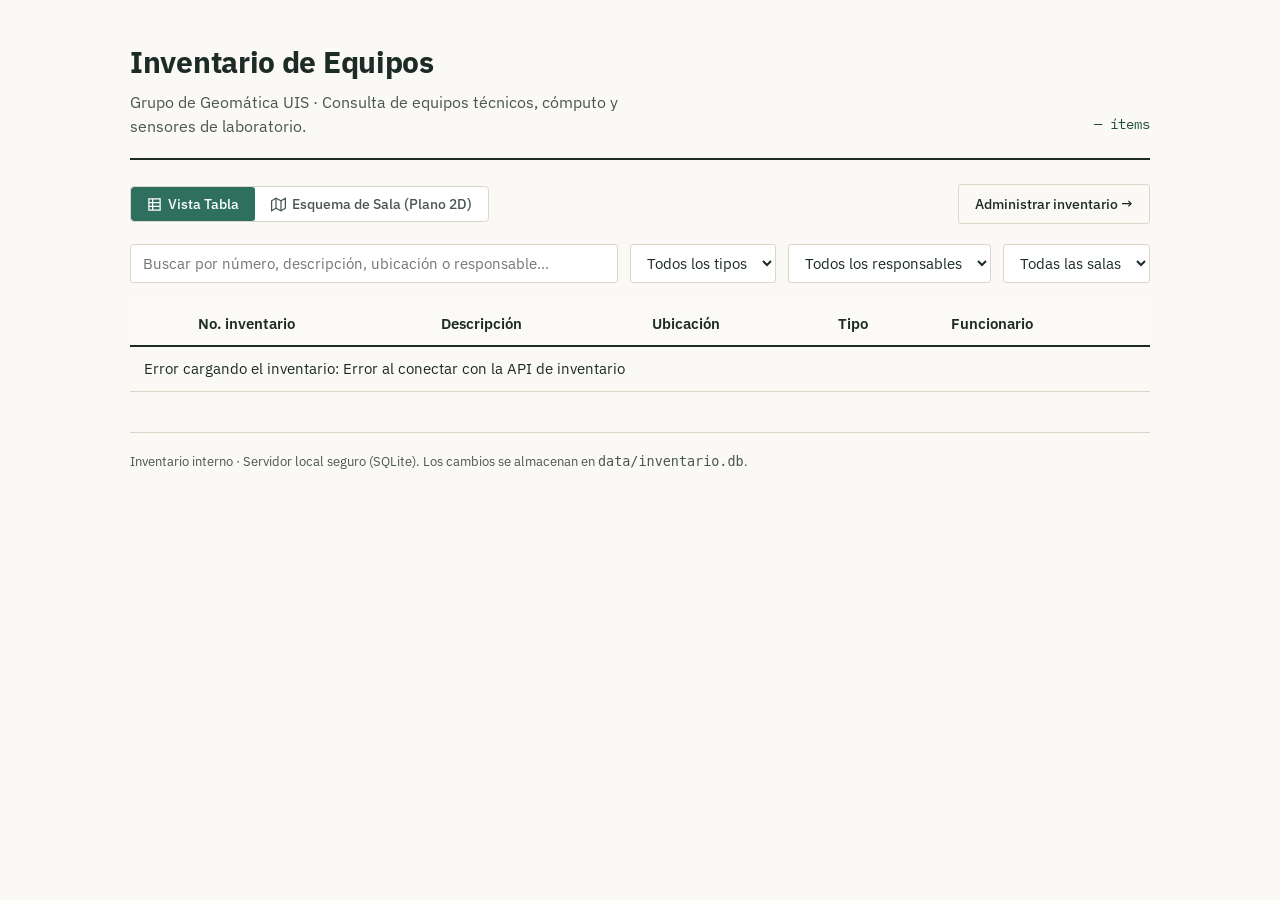
==== commit e7724cd8: "cambios carlos, json con datos y excel de inventario" ====
--- a/index.html
+++ b/index.html
@@ -43,9 +43,9 @@
     <input type="text" id="search" placeholder="Buscar por número, descripción, ubicación o responsable…">
     <select id="filter-tipo">
       <option value="">Todos los tipos</option>
-      <option value="Mayor">Mayor</option>
-      <option value="Menor">Menor</option>
-      <option value="Intangible">Intangible</option>
+      <option value="MAYOR">Mayor</option>
+      <option value="MENOR">Menor</option>
+      <option value="INTANGIBLE">Intangible</option>
     </select>
     <select id="filter-funcionario">
       <option value="">Todos los responsables</option>
@@ -55,48 +55,19 @@
     </select>
   </div>
 
-  <!-- Vista 1: Tabla de Equipos -->
-  <div id="table-view-section">
-    <div class="table-responsive">
-      <table>
-        <thead>
-          <tr>
-            <th style="width:58px">Foto</th>
-            <th>No. Inventario</th>
-            <th>Descripción</th>
-            <th>Ubicación / Sala</th>
-            <th>Tipo</th>
-            <th>Responsable</th>
-            <th style="width:90px">Plano</th>
-          </tr>
-        </thead>
-        <tbody id="rows">
-          <tr><td class="empty" colspan="7">Cargando inventario…</td></tr>
-        </tbody>
-      </table>
-    </div>
-  </div>
-
-  <!-- Vista 2: Esquema Interactivo de Sala (Plano Indoor Leaflet) -->
-  <div id="map-view-section" class="map-view-wrapper" style="display:none">
-    <div class="map-toolbar">
-      <div class="map-toolbar-left">
-        <label for="map-sala-select">Sala / Espacio:</label>
-        <select id="map-sala-select"></select>
-      </div>
-      <div class="map-legend">
-        <span class="legend-item"><span class="legend-dot mayor"></span> Mayor</span>
-        <span class="legend-item"><span class="legend-dot menor"></span> Menor</span>
-        <span class="legend-item"><span class="legend-dot intangible"></span> Intangible</span>
-      </div>
-    </div>
-    <div class="map-container">
-      <div id="indoor-map"></div>
-    </div>
-    <p style="font-size:0.82rem;color:var(--ink-soft);margin-top:8px;margin-bottom:0">
-      💡 <strong>Consejo:</strong> Haz clic en cualquier marcador para ver la ficha técnica y foto del elemento. Usa la rueda del ratón para hacer zoom sobre el plano.
-    </p>
-  </div>
+  <table>
+    <thead>
+      <tr>
+        <th></th>
+        <th>No. inventario</th>
+        <th>Descripción</th>
+        <th>Ubicación</th>
+        <th>Tipo</th>
+        <th>Funcionario</th>
+      </tr>
+    </thead>
+    <tbody id="rows"></tbody>
+  </table>
 
   <footer class="note">
     Inventario interno · Servidor local seguro (SQLite). Los cambios se almacenan en <code>data/inventario.db</code>.
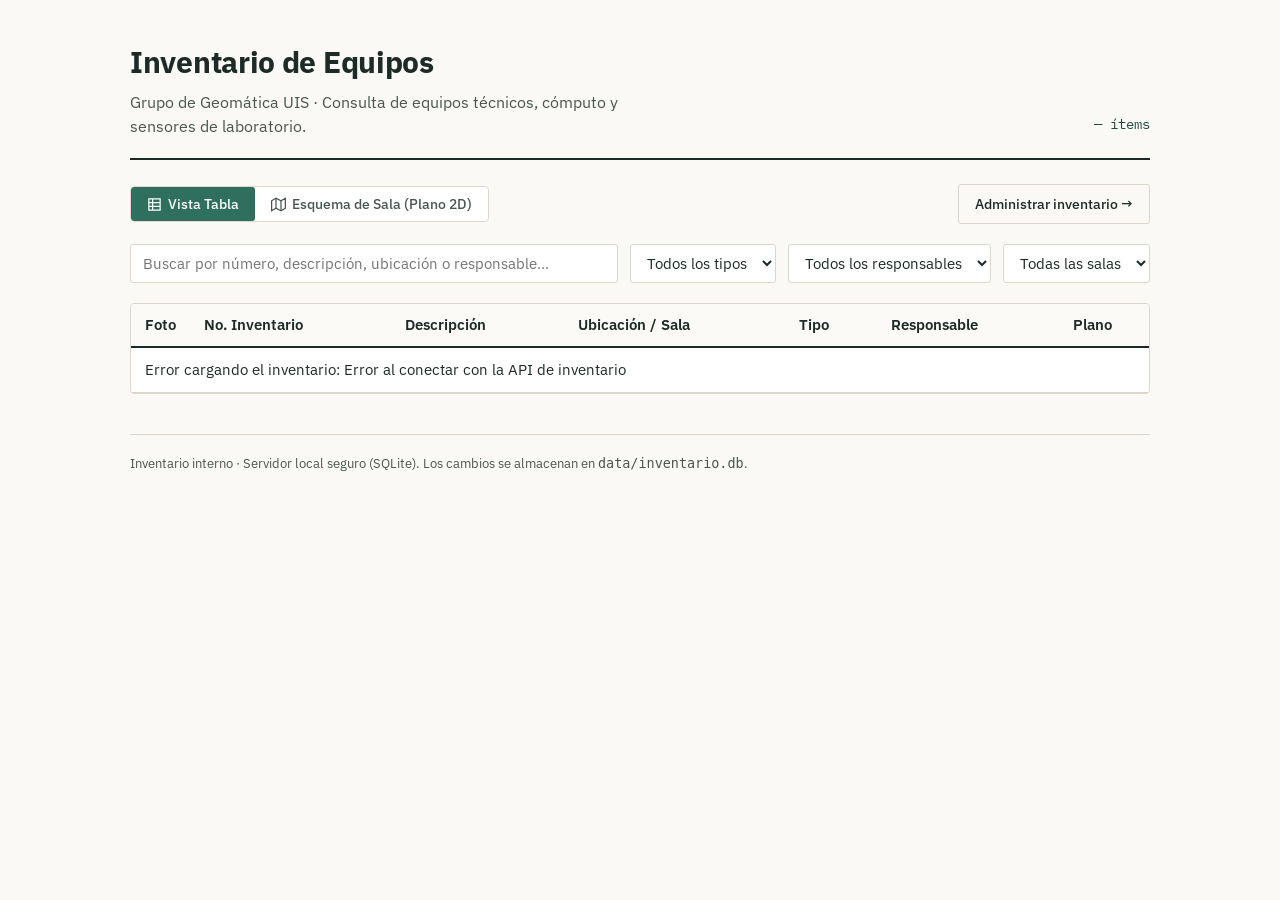
==== commit 61607b91: "Improve inventory UI and add data migration Refactors the main inventory table into a richer, respon" ====
--- a/index.html
+++ b/index.html
@@ -55,19 +55,48 @@
     </select>
   </div>
 
-  <table>
-    <thead>
-      <tr>
-        <th></th>
-        <th>No. inventario</th>
-        <th>Descripción</th>
-        <th>Ubicación</th>
-        <th>Tipo</th>
-        <th>Funcionario</th>
-      </tr>
-    </thead>
-    <tbody id="rows"></tbody>
-  </table>
+  <!-- Vista 1: Tabla de Equipos -->
+  <div id="table-view-section">
+    <div class="table-responsive">
+      <table>
+        <thead>
+          <tr>
+            <th style="width:58px">Foto</th>
+            <th>No. Inventario</th>
+            <th>Descripción</th>
+            <th>Ubicación / Sala</th>
+            <th>Tipo</th>
+            <th>Responsable</th>
+            <th style="width:90px">Plano</th>
+          </tr>
+        </thead>
+        <tbody id="rows">
+          <tr><td class="empty" colspan="7">Cargando inventario…</td></tr>
+        </tbody>
+      </table>
+    </div>
+  </div>
+
+  <!-- Vista 2: Esquema Interactivo de Sala (Plano Indoor Leaflet) -->
+  <div id="map-view-section" class="map-view-wrapper" style="display:none">
+    <div class="map-toolbar">
+      <div class="map-toolbar-left">
+        <label for="map-sala-select">Sala / Espacio:</label>
+        <select id="map-sala-select"></select>
+      </div>
+      <div class="map-legend">
+        <span class="legend-item"><span class="legend-dot mayor"></span> Mayor</span>
+        <span class="legend-item"><span class="legend-dot menor"></span> Menor</span>
+        <span class="legend-item"><span class="legend-dot intangible"></span> Intangible</span>
+      </div>
+    </div>
+    <div class="map-container">
+      <div id="indoor-map"></div>
+    </div>
+    <p style="font-size:0.82rem;color:var(--ink-soft);margin-top:8px;margin-bottom:0">
+      💡 <strong>Consejo:</strong> Haz clic en cualquier marcador para ver la ficha técnica y foto del elemento. Usa la rueda del ratón para hacer zoom sobre el plano.
+    </p>
+  </div>
 
   <footer class="note">
     Inventario interno · Servidor local seguro (SQLite). Los cambios se almacenan en <code>data/inventario.db</code>.
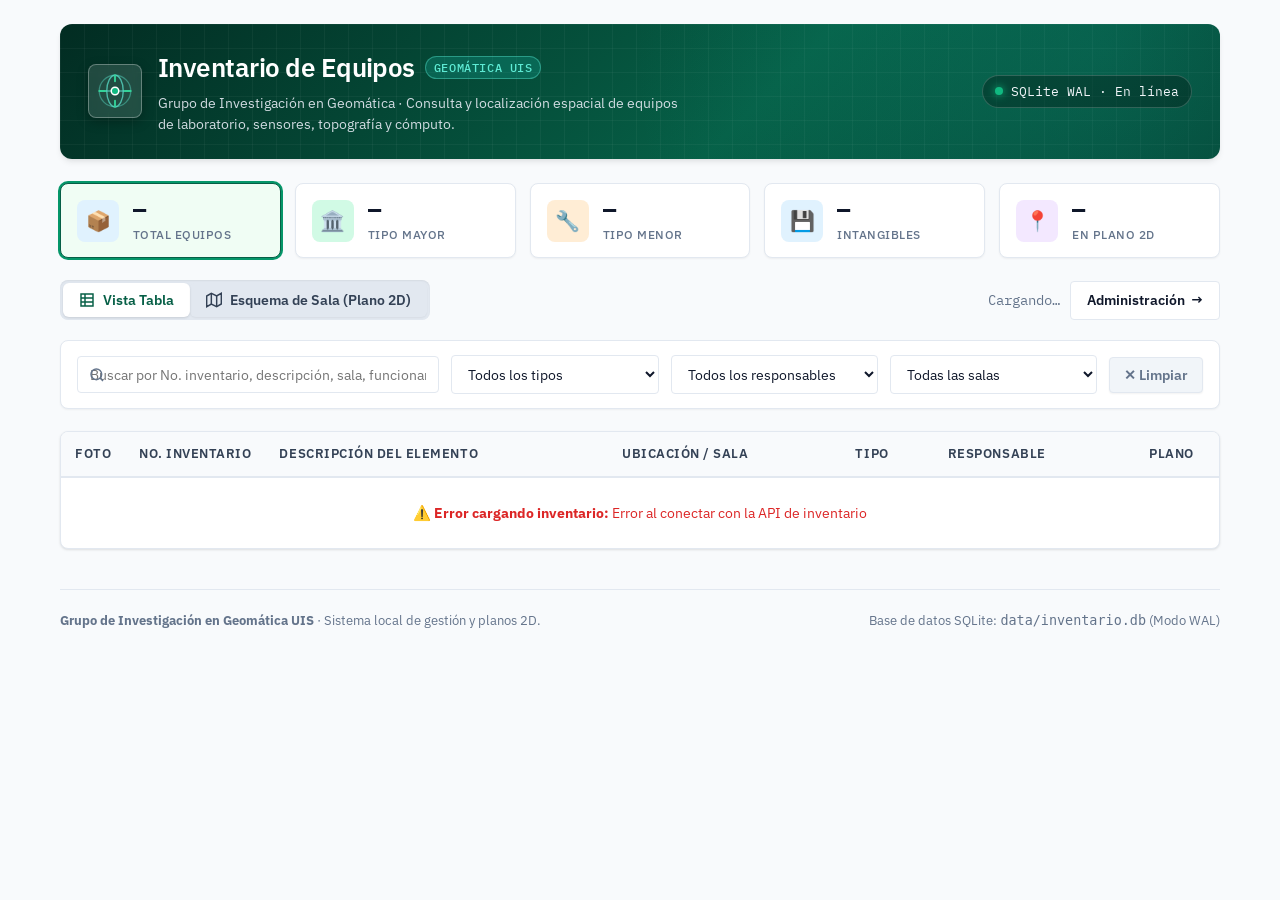
==== commit 4e3a54b1: "Modernizar UX/UI con identidad visual del Grupo de Geomatica UIS, dashboard de KPIs, toasts, zoom y " ====
--- a/index.html
+++ b/index.html
@@ -3,44 +3,111 @@
 <head>
 <meta charset="UTF-8">
 <meta name="viewport" content="width=device-width, initial-scale=1.0">
-<title>Inventario de Equipos - Geomática UIS</title>
+<title>Inventario de Equipos · Grupo de Geomática UIS</title>
 <link rel="preconnect" href="https://fonts.googleapis.com">
-<link href="https://fonts.googleapis.com/css2?family=IBM+Plex+Mono:wght@400;500&family=IBM+Plex+Sans:wght@400;500;600&display=swap" rel="stylesheet">
+<link href="https://fonts.googleapis.com/css2?family=IBM+Plex+Mono:wght@400;500;600&family=IBM+Plex+Sans:wght@400;500;600;700&display=swap" rel="stylesheet">
 <link rel="stylesheet" href="vendor/leaflet/leaflet.css">
 <link rel="stylesheet" href="css/style.css">
 </head>
 <body>
 <div class="wrap">
 
+  <!-- Cabecera Institucional Grupo de Geomática UIS -->
   <header class="site">
-    <div>
-      <h1>Inventario de Equipos</h1>
-      <p>Grupo de Geomática UIS · Consulta de equipos técnicos, cómputo y sensores de laboratorio.</p>
-    </div>
-    <div class="count" id="count">— ítems</div>
+    <div class="geo-brand-container">
+      <div class="geo-logo-emblem" title="Grupo de Investigación en Geomática - UIS">
+        <svg viewBox="0 0 48 48" width="36" height="36" fill="none" stroke="currentColor" xmlns="http://www.w3.org/2000/svg">
+          <circle cx="24" cy="24" r="21" stroke-width="1.8" opacity="0.4"/>
+          <ellipse cx="24" cy="24" rx="11" ry="21" stroke-width="1.8" opacity="0.7"/>
+          <line x1="3" y1="24" x2="45" y2="24" stroke-width="1.8" opacity="0.7"/>
+          <circle cx="24" cy="24" r="5" fill="#10b981" stroke="#ffffff" stroke-width="2"/>
+          <path d="M24 3V11M24 37V45M3 24H11M37 24H45" stroke="#34d399" stroke-width="2.5" stroke-linecap="round"/>
+        </svg>
+      </div>
+      <div class="geo-brand-text">
+        <h1>
+          Inventario de Equipos
+          <span class="geo-badge-tag">GEOMÁTICA UIS</span>
+        </h1>
+        <p>Grupo de Investigación en Geomática · Consulta y localización espacial de equipos de laboratorio, sensores, topografía y cómputo.</p>
+      </div>
+    </div>
+    <div class="header-status-box">
+      <div class="status-pill">
+        <span class="status-indicator-dot"></span>
+        <span>SQLite WAL · En línea</span>
+      </div>
+    </div>
   </header>
 
+  <!-- Mini-Dashboard de Estadísticas Rápidas (KPIs / Filtros rápidos) -->
+  <div class="kpi-grid" id="kpi-dashboard">
+    <div class="kpi-card active" id="kpi-card-all" onclick="quickFilterType('')" title="Clic para ver todos los ítems">
+      <div class="kpi-icon-wrap kpi-icon-total">📦</div>
+      <div class="kpi-info">
+        <span class="kpi-val" id="kpi-total">—</span>
+        <span class="kpi-label">Total Equipos</span>
+      </div>
+    </div>
+    <div class="kpi-card" id="kpi-card-mayor" onclick="quickFilterType('MAYOR')" title="Clic para filtrar solo bienes de Tipo Mayor">
+      <div class="kpi-icon-wrap kpi-icon-mayor">🏛️</div>
+      <div class="kpi-info">
+        <span class="kpi-val" id="kpi-mayor">—</span>
+        <span class="kpi-label">Tipo Mayor</span>
+      </div>
+    </div>
+    <div class="kpi-card" id="kpi-card-menor" onclick="quickFilterType('MENOR')" title="Clic para filtrar solo bienes de Tipo Menor">
+      <div class="kpi-icon-wrap kpi-icon-menor">🔧</div>
+      <div class="kpi-info">
+        <span class="kpi-val" id="kpi-menor">—</span>
+        <span class="kpi-label">Tipo Menor</span>
+      </div>
+    </div>
+    <div class="kpi-card" id="kpi-card-intangible" onclick="quickFilterType('INTANGIBLE')" title="Clic para filtrar solo bienes Intangibles">
+      <div class="kpi-icon-wrap kpi-icon-intangible">💾</div>
+      <div class="kpi-info">
+        <span class="kpi-val" id="kpi-intangible">—</span>
+        <span class="kpi-label">Intangibles</span>
+      </div>
+    </div>
+    <div class="kpi-card" id="kpi-card-plano" onclick="quickFilterPlano()" title="Clic para filtrar equipos ubicados en planos 2D">
+      <div class="kpi-icon-wrap kpi-icon-plano">📍</div>
+      <div class="kpi-info">
+        <span class="kpi-val" id="kpi-plano">—</span>
+        <span class="kpi-label">En Plano 2D</span>
+      </div>
+    </div>
+  </div>
+
+  <!-- Barra de Herramientas y Navegación entre Vistas -->
   <nav class="tools">
     <div class="nav-left">
       <div class="view-switch">
         <button type="button" id="btn-view-tabla" class="view-btn active">
-          <svg width="15" height="15" viewBox="0 0 24 24" fill="none" stroke="currentColor" stroke-width="2"><path d="M3 3h18v18H3zM3 9h18M3 15h18M9 3v18"/></svg>
+          <svg width="16" height="16" viewBox="0 0 24 24" fill="none" stroke="currentColor" stroke-width="2.2"><path d="M3 3h18v18H3zM3 9h18M3 15h18M9 3v18"/></svg>
           Vista Tabla
         </button>
         <button type="button" id="btn-view-mapa" class="view-btn">
-          <svg width="15" height="15" viewBox="0 0 24 24" fill="none" stroke="currentColor" stroke-width="2"><polygon points="1 6 1 22 8 18 16 22 23 18 23 2 16 6 8 2 1 6"/><line x1="8" y1="2" x2="8" y2="18"/><line x1="16" y1="6" x2="16" y2="22"/></svg>
+          <svg width="16" height="16" viewBox="0 0 24 24" fill="none" stroke="currentColor" stroke-width="2.2"><polygon points="1 6 1 22 8 18 16 22 23 18 23 2 16 6 8 2 1 6"/><line x1="8" y1="2" x2="8" y2="18"/><line x1="16" y1="6" x2="16" y2="22"/></svg>
           Esquema de Sala (Plano 2D)
         </button>
       </div>
     </div>
     <div class="nav-right">
-      <a class="button ghost" href="admin.html">Administrar inventario →</a>
+      <div style="font-family:var(--mono);font-size:0.85rem;color:var(--text-soft)" id="count">Cargando…</div>
+      <a class="button ghost" href="admin.html">
+        <span>Administración</span>
+        <span>→</span>
+      </a>
     </div>
   </nav>
 
-  <!-- Filtros Generales -->
-  <div class="controls">
-    <input type="text" id="search" placeholder="Buscar por número, descripción, ubicación o responsable…">
+  <!-- Barra de Búsqueda y Filtros -->
+  <div class="controls-bar">
+    <div class="search-input-wrapper">
+      <svg class="search-icon" width="16" height="16" viewBox="0 0 24 24" fill="none" stroke="currentColor" stroke-width="2.2"><circle cx="11" cy="11" r="8"/><line x1="21" y1="21" x2="16.65" y2="16.65"/></svg>
+      <input type="text" id="search" placeholder="Buscar por No. inventario, descripción, sala, funcionario…">
+    </div>
     <select id="filter-tipo">
       <option value="">Todos los tipos</option>
       <option value="MAYOR">Mayor</option>
@@ -53,6 +120,9 @@
     <select id="filter-sala">
       <option value="">Todas las salas</option>
     </select>
+    <button type="button" id="btn-clear-filters" class="btn-clear-filters" title="Restablecer todos los filtros y búsqueda">
+      ✕ Limpiar
+    </button>
   </div>
 
   <!-- Vista 1: Tabla de Equipos -->
@@ -61,17 +131,17 @@
       <table>
         <thead>
           <tr>
-            <th style="width:58px">Foto</th>
-            <th>No. Inventario</th>
-            <th>Descripción</th>
+            <th style="width:60px">Foto</th>
+            <th style="width:130px">No. Inventario</th>
+            <th>Descripción del Elemento</th>
             <th>Ubicación / Sala</th>
             <th>Tipo</th>
             <th>Responsable</th>
-            <th style="width:90px">Plano</th>
+            <th style="width:95px;text-align:center">Plano</th>
           </tr>
         </thead>
         <tbody id="rows">
-          <tr><td class="empty" colspan="7">Cargando inventario…</td></tr>
+          <tr><td class="empty" colspan="7">Cargando inventario del servidor…</td></tr>
         </tbody>
       </table>
     </div>
@@ -79,32 +149,58 @@
 
   <!-- Vista 2: Esquema Interactivo de Sala (Plano Indoor Leaflet) -->
   <div id="map-view-section" class="map-view-wrapper" style="display:none">
-    <div class="map-toolbar">
-      <div class="map-toolbar-left">
-        <label for="map-sala-select">Sala / Espacio:</label>
+    
+    <!-- Ficha informativa de la sala activa -->
+    <div class="map-header-card">
+      <div class="map-sala-info">
+        <h3 id="map-sala-title">Laboratorio de Geomática UIS</h3>
+        <p id="map-sala-desc">Plano interactivo 2D del espacio con localización de equipos y mobiliario técnico.</p>
+      </div>
+      <div class="map-sala-controls">
+        <label for="map-sala-select" style="font-size:0.85rem;font-weight:600;color:var(--text-muted)">Sala:</label>
         <select id="map-sala-select"></select>
-      </div>
-      <div class="map-legend">
-        <span class="legend-item"><span class="legend-dot mayor"></span> Mayor</span>
-        <span class="legend-item"><span class="legend-dot menor"></span> Menor</span>
-        <span class="legend-item"><span class="legend-dot intangible"></span> Intangible</span>
-      </div>
-    </div>
+        <select id="map-item-select" style="max-width:240px">
+          <option value="">🎯 Enfocar equipo en el plano…</option>
+        </select>
+        <button type="button" id="btn-center-map" class="ghost" style="padding:7px 12px;font-size:0.82rem" title="Centrar plano y restablecer zoom">
+          🎯 Centrar
+        </button>
+      </div>
+    </div>
+
+    <!-- Contenedor del Mapa Leaflet -->
     <div class="map-container">
       <div id="indoor-map"></div>
     </div>
-    <p style="font-size:0.82rem;color:var(--ink-soft);margin-top:8px;margin-bottom:0">
-      💡 <strong>Consejo:</strong> Haz clic en cualquier marcador para ver la ficha técnica y foto del elemento. Usa la rueda del ratón para hacer zoom sobre el plano.
-    </p>
+
+    <!-- Leyenda y Ayuda -->
+    <div class="map-legend-bar">
+      <div style="display:flex;gap:14px;align-items:center">
+        <span class="legend-item"><span class="legend-dot mayor"></span> Mayor (<span id="leg-count-mayor">0</span>)</span>
+        <span class="legend-item"><span class="legend-dot menor"></span> Menor (<span id="leg-count-menor">0</span>)</span>
+        <span class="legend-item"><span class="legend-dot intangible"></span> Intangible (<span id="leg-count-intangible">0</span>)</span>
+      </div>
+      <div style="color:var(--text-soft);font-size:0.8rem">
+        💡 Haz clic en cualquier pin para ver su ficha y foto. Usa la rueda del ratón para hacer zoom.
+      </div>
+    </div>
   </div>
 
   <footer class="note">
-    Inventario interno · Servidor local seguro (SQLite). Los cambios se almacenan en <code>data/inventario.db</code>.
+    <div>
+      <strong>Grupo de Investigación en Geomática UIS</strong> · Sistema local de gestión y planos 2D.
+    </div>
+    <div>
+      Base de datos SQLite: <code>data/inventario.db</code> (Modo WAL)
+    </div>
   </footer>
 
 </div>
 
-<!-- Modal para ver foto completa -->
+<!-- Contenedor de Toasts Flotantes -->
+<div id="toast-container"></div>
+
+<!-- Modal para ver foto completa / Lightbox -->
 <div id="photo-modal" class="modal-overlay">
   <div class="modal-card">
     <div class="modal-header">
@@ -120,4 +216,4 @@
 <script src="vendor/leaflet/leaflet.js"></script>
 <script src="js/app.js"></script>
 </body>
-</html>+</html>
--- a/css/style.css
+++ b/css/style.css
@@ -1,67 +1,275 @@
+/* ==========================================================================
+   INVENTARIO & PLANOS DE SALAS · GRUPO DE GEOMÁTICA UIS
+   Diseño de Experiencia de Usuario (UX) e Interfaz (UI)
+   ========================================================================== */
+
 :root {
-  --paper: #faf9f5;
-  --ink: #1d2b27;
-  --ink-soft: #4a5652;
-  --line: #dcd7c8;
-  --teal: #2f6f5e;
-  --teal-dark: #204c40;
-  --rust: #b5652e;
-  --rust-soft: #f1e2d3;
-  --ok-bg: #e4efe9;
-  --ok-fg: #205c46;
-  --warn-bg: #fbeee0;
-  --warn-fg: #96501c;
-  --off-bg: #f1eae8;
-  --off-fg: #7a4a3f;
+  /* Paleta Identitaria Geomática UIS */
+  --geo-primary: #065f46;        /* Verde Esmeralda Institucional UIS */
+  --geo-primary-dark: #022c22;   /* Bosque Profundo / Cabecera */
+  --geo-primary-light: #059669;  /* Esmeralda Vibrante */
+  --geo-teal: #0f766e;           /* Turquesa Geoespacial */
+  --geo-teal-light: #14b8a6;     /* Acento Cartográfico */
+  --geo-amber: #d97706;          /* Ámbar Cálido / Sensores */
+  --geo-amber-soft: #fef3c7;     /* Fondo Ámbar Suave */
+  --geo-rust: #b45309;           /* Óxido / Aviso */
+  
+  /* Superficies y Neutros */
+  --bg-app: #f8fafc;             /* Fondo General Slate Suave */
+  --surface: #ffffff;            /* Fondo de Tarjetas y Paneles */
+  --surface-alt: #f1f5f9;        /* Superficie Secundaria / Zebra */
+  --surface-hover: #f0fdf4;      /* Hover Verde Suave */
+  --border: #e2e8f0;             /* Línea de Separación Principal */
+  --border-focus: #059669;       /* Borde en Foco */
+  
+  /* Tipografía */
+  --text-main: #0f172a;          /* Texto Primario Oscuro */
+  --text-muted: #334155;         /* Texto Secundario */
+  --text-soft: #64748b;          /* Metadatos / Etiquetas Suaves */
   --mono: 'IBM Plex Mono', 'SFMono-Regular', Consolas, monospace;
   --sans: 'IBM Plex Sans', -apple-system, BlinkMacSystemFont, 'Segoe UI', Roboto, sans-serif;
-}
-
-* { box-sizing: border-box; }
+
+  /* Semántica de Tipos de Inventario */
+  --mayor-bg: #d1fae5;
+  --mayor-fg: #065f46;
+  --mayor-border: #a7f3d0;
+  
+  --menor-bg: #ffedd5;
+  --menor-fg: #9a3412;
+  --menor-border: #fed7aa;
+  
+  --intangible-bg: #e0f2fe;
+  --intangible-fg: #0369a1;
+  --intangible-border: #bae6fd;
+
+  /* Sombras y Elevaciones */
+  --shadow-xs: 0 1px 2px rgba(0, 0, 0, 0.05);
+  --shadow-sm: 0 1px 3px rgba(0, 0, 0, 0.08), 0 1px 2px rgba(0, 0, 0, 0.04);
+  --shadow-md: 0 4px 6px -1px rgba(0, 0, 0, 0.08), 0 2px 4px -1px rgba(0, 0, 0, 0.04);
+  --shadow-lg: 0 10px 15px -3px rgba(0, 0, 0, 0.08), 0 4px 6px -2px rgba(0, 0, 0, 0.04);
+  --shadow-xl: 0 20px 25px -5px rgba(0, 0, 0, 0.1), 0 10px 10px -5px rgba(0, 0, 0, 0.04);
+  
+  /* Radios */
+  --radius-sm: 4px;
+  --radius-md: 8px;
+  --radius-lg: 12px;
+  --radius-full: 9999px;
+}
+
+/* Reset y Base */
+*, *::before, *::after {
+  box-sizing: border-box;
+}
 
 body {
   margin: 0;
-  background: var(--paper);
-  color: var(--ink);
+  background-color: var(--bg-app);
+  color: var(--text-main);
   font-family: var(--sans);
   line-height: 1.5;
+  -webkit-font-smoothing: antialiased;
 }
 
 .wrap {
-  max-width: 1060px;
+  max-width: 1200px;
   margin: 0 auto;
-  padding: 40px 20px 80px;
-}
+  padding: 24px 20px 80px;
+}
+
+/* ==========================================================================
+   CABECERA PRINCIPAL E IDENTIDAD GEOMÁTICA UIS
+   ========================================================================== */
 
 header.site {
   display: flex;
   justify-content: space-between;
-  align-items: flex-end;
-  border-bottom: 2px solid var(--ink);
-  padding-bottom: 20px;
+  align-items: center;
+  background: linear-gradient(135deg, #022c22 0%, #065f46 60%, #044332 100%);
+  color: #ffffff;
+  padding: 24px 28px;
+  border-radius: var(--radius-lg);
   margin-bottom: 24px;
+  box-shadow: var(--shadow-md);
+  position: relative;
+  overflow: hidden;
   gap: 20px;
 }
 
-header.site h1 {
-  font-size: 1.85rem;
-  margin: 0 0 6px;
-  letter-spacing: -0.01em;
-}
-
-header.site p {
+header.site::after {
+  content: '';
+  position: absolute;
+  top: 0; right: 0; bottom: 0; left: 0;
+  background-image: 
+    radial-gradient(circle at 90% 20%, rgba(20, 184, 166, 0.18) 0%, transparent 45%),
+    linear-gradient(rgba(255, 255, 255, 0.04) 1px, transparent 1px),
+    linear-gradient(90deg, rgba(255, 255, 255, 0.04) 1px, transparent 1px);
+  background-size: 100% 100%, 24px 24px, 24px 24px;
+  pointer-events: none;
+}
+
+.geo-brand-container {
+  display: flex;
+  align-items: center;
+  gap: 16px;
+  position: relative;
+  z-index: 1;
+}
+
+.geo-logo-emblem {
+  width: 54px;
+  height: 54px;
+  background: rgba(255, 255, 255, 0.12);
+  border: 1.5px solid rgba(255, 255, 255, 0.3);
+  border-radius: var(--radius-md);
+  display: flex;
+  align-items: center;
+  justify-content: center;
+  flex-shrink: 0;
+  box-shadow: 0 4px 12px rgba(0, 0, 0, 0.25);
+  backdrop-filter: blur(4px);
+  color: #5eead4;
+}
+
+.geo-brand-text h1 {
+  font-size: 1.65rem;
+  font-weight: 600;
+  letter-spacing: -0.02em;
+  margin: 0 0 4px;
+  color: #ffffff;
+  display: flex;
+  align-items: center;
+  gap: 10px;
+  flex-wrap: wrap;
+}
+
+.geo-badge-tag {
+  font-size: 0.72rem;
+  font-family: var(--mono);
+  font-weight: 500;
+  background: rgba(20, 184, 166, 0.25);
+  color: #5eead4;
+  border: 1px solid rgba(94, 234, 212, 0.4);
+  padding: 2px 8px;
+  border-radius: var(--radius-full);
+  letter-spacing: 0.05em;
+  text-transform: uppercase;
+}
+
+.geo-brand-text p {
   margin: 0;
-  color: var(--ink-soft);
-  max-width: 50ch;
-}
-
-.count {
+  font-size: 0.9rem;
+  color: #e2e8f0;
+  opacity: 0.92;
+  max-width: 65ch;
+}
+
+.header-status-box {
+  position: relative;
+  z-index: 1;
+  text-align: right;
+  flex-shrink: 0;
+}
+
+.status-pill {
+  display: inline-flex;
+  align-items: center;
+  gap: 8px;
+  background: rgba(0, 0, 0, 0.28);
+  border: 1px solid rgba(255, 255, 255, 0.18);
+  padding: 6px 12px;
+  border-radius: var(--radius-full);
+  font-size: 0.8rem;
   font-family: var(--mono);
-  font-size: 0.85rem;
-  color: var(--teal-dark);
-  white-space: nowrap;
-  padding-bottom: 4px;
-}
+  color: #f1f5f9;
+}
+
+.status-indicator-dot {
+  width: 8px;
+  height: 8px;
+  border-radius: 50%;
+  background: #10b981;
+  box-shadow: 0 0 8px #10b981;
+}
+
+/* ==========================================================================
+   MINI-DASHBOARD DE KPIs / ESTADÍSTICAS RÁPIDAS
+   ========================================================================== */
+
+.kpi-grid {
+  display: grid;
+  grid-template-columns: repeat(auto-fit, minmax(190px, 1fr));
+  gap: 14px;
+  margin-bottom: 22px;
+}
+
+.kpi-card {
+  background: var(--surface);
+  border: 1px solid var(--border);
+  border-radius: var(--radius-md);
+  padding: 14px 16px;
+  display: flex;
+  align-items: center;
+  gap: 14px;
+  box-shadow: var(--shadow-xs);
+  cursor: pointer;
+  transition: transform 0.15s ease, box-shadow 0.15s ease, border-color 0.15s ease;
+  user-select: none;
+}
+
+.kpi-card:hover {
+  transform: translateY(-2px);
+  box-shadow: var(--shadow-sm);
+  border-color: var(--geo-teal-light);
+}
+
+.kpi-card.active {
+  border-color: var(--geo-primary);
+  background: var(--surface-hover);
+  box-shadow: 0 0 0 2px var(--geo-primary-light);
+}
+
+.kpi-icon-wrap {
+  width: 42px;
+  height: 42px;
+  border-radius: var(--radius-md);
+  display: flex;
+  align-items: center;
+  justify-content: center;
+  font-size: 1.25rem;
+  flex-shrink: 0;
+}
+
+.kpi-icon-total { background: #e0f2fe; color: #0284c7; }
+.kpi-icon-mayor { background: var(--mayor-bg); color: var(--mayor-fg); }
+.kpi-icon-menor { background: var(--menor-bg); color: var(--menor-fg); }
+.kpi-icon-intangible { background: var(--intangible-bg); color: var(--intangible-fg); }
+.kpi-icon-plano { background: #f3e8ff; color: #7e22ce; }
+
+.kpi-info {
+  display: flex;
+  flex-direction: column;
+}
+
+.kpi-val {
+  font-size: 1.35rem;
+  font-weight: 700;
+  font-family: var(--mono);
+  color: var(--text-main);
+  line-height: 1.1;
+}
+
+.kpi-label {
+  font-size: 0.78rem;
+  font-weight: 500;
+  color: var(--text-soft);
+  text-transform: uppercase;
+  letter-spacing: 0.04em;
+  margin-top: 3px;
+}
+
+/* ==========================================================================
+   BARRA DE NAVEGACIÓN Y HERRAMIENTAS
+   ========================================================================== */
 
 nav.tools {
   display: flex;
@@ -79,179 +287,341 @@
   flex-wrap: wrap;
 }
 
-/* Selector de Vistas (Tabs) */
+/* Selector Segmentado de Vistas (Tabs) */
 .view-switch {
   display: inline-flex;
-  border: 1px solid var(--line);
-  border-radius: 4px;
-  background: #fff;
-  overflow: hidden;
+  background: #e2e8f0;
+  padding: 3px;
+  border-radius: var(--radius-md);
+  box-shadow: inset 0 1px 2px rgba(0,0,0,0.06);
 }
 
 .view-btn {
   border: none;
   background: transparent;
-  color: var(--ink-soft);
+  color: var(--text-muted);
   padding: 8px 16px;
   font-size: 0.88rem;
   font-family: var(--sans);
-  font-weight: 500;
+  font-weight: 600;
+  border-radius: 6px;
   cursor: pointer;
   display: flex;
   align-items: center;
+  gap: 8px;
+  transition: all 0.15s ease;
+}
+
+.view-btn svg {
+  transition: transform 0.15s ease;
+}
+
+.view-btn:hover {
+  color: var(--text-main);
+}
+
+.view-btn.active {
+  background: #ffffff;
+  color: var(--geo-primary);
+  box-shadow: var(--shadow-sm);
+}
+
+.view-btn.active svg {
+  stroke: var(--geo-primary);
+}
+
+/* ==========================================================================
+   BARRA DE FILTROS Y BÚSQUEDA
+   ========================================================================== */
+
+.controls-bar {
+  background: var(--surface);
+  border: 1px solid var(--border);
+  border-radius: var(--radius-md);
+  padding: 14px 16px;
+  display: flex;
+  gap: 12px;
+  margin-bottom: 22px;
+  flex-wrap: wrap;
+  align-items: center;
+  box-shadow: var(--shadow-xs);
+}
+
+.search-input-wrapper {
+  position: relative;
+  flex: 2;
+  min-width: 260px;
+}
+
+.search-icon {
+  position: absolute;
+  left: 12px;
+  top: 50%;
+  transform: translateY(-50%);
+  color: var(--text-soft);
+  pointer-events: none;
+}
+
+.search-input-wrapper input {
+  width: 100%;
+  padding-left: 36px;
+}
+
+input[type='text'], 
+input[type='number'], 
+input[type='password'], 
+select {
+  font-family: var(--sans);
+  font-size: 0.9rem;
+  padding: 8px 12px;
+  border: 1px solid var(--border);
+  border-radius: var(--radius-sm);
+  background: #ffffff;
+  color: var(--text-main);
+  transition: border-color 0.15s ease, box-shadow 0.15s ease;
+}
+
+input:focus, select:focus {
+  outline: none;
+  border-color: var(--geo-teal);
+  box-shadow: 0 0 0 3px rgba(13, 148, 136, 0.15);
+}
+
+.controls-bar select {
+  flex: 1;
+  min-width: 150px;
+}
+
+.btn-clear-filters {
+  padding: 8px 14px;
+  font-size: 0.85rem;
+  color: var(--text-soft);
+  background: var(--surface-alt);
+  border: 1px solid var(--border);
+  border-radius: var(--radius-sm);
+  cursor: pointer;
+  display: inline-flex;
+  align-items: center;
   gap: 6px;
-  transition: background 0.15s, color 0.15s;
-}
-
-.view-btn.active {
-  background: var(--teal);
-  color: #fff;
-}
-
-.controls {
-  display: flex;
-  gap: 12px;
-  margin-bottom: 20px;
-  flex-wrap: wrap;
-}
-
-input[type="text"], select, input[type="number"], input[type="password"] {
-  font-family: var(--sans);
-  font-size: 0.92rem;
-  padding: 8px 12px;
-  border: 1px solid var(--line);
-  border-radius: 3px;
-  background: #fff;
-  color: var(--ink);
-}
-
-input[type="text"]:focus, select:focus, input[type="number"]:focus, input[type="password"]:focus {
-  outline: 2px solid var(--teal);
-  outline-offset: 1px;
-  border-color: var(--teal);
-}
-
-.controls input[type="text"] { flex: 1; min-width: 200px; }
-
-/* Tabla responsiva */
+  white-space: nowrap;
+  transition: all 0.15s ease;
+}
+
+.btn-clear-filters:hover {
+  background: #fee2e2;
+  border-color: #fca5a5;
+  color: #dc2626;
+}
+
+/* ==========================================================================
+   TABLA DE INVENTARIO
+   ========================================================================== */
+
 .table-responsive {
   width: 100%;
   overflow-x: auto;
   -webkit-overflow-scrolling: touch;
-  border: 1px solid var(--line);
-  border-radius: 4px;
-  background: #fff;
+  border: 1px solid var(--border);
+  border-radius: var(--radius-md);
+  background: var(--surface);
   margin-bottom: 24px;
+  box-shadow: var(--shadow-sm);
 }
 
 table {
   width: 100%;
   border-collapse: collapse;
-  font-size: 0.92rem;
+  font-size: 0.9rem;
+  text-align: left;
 }
 
 thead th {
-  text-align: left;
+  position: sticky;
+  top: 0;
+  z-index: 10;
+  background: #f8fafc;
+  color: var(--text-muted);
   font-weight: 600;
-  padding: 10px 14px;
-  border-bottom: 2px solid var(--ink);
-  color: var(--ink);
-  background: #fbfaf6;
+  font-size: 0.82rem;
+  text-transform: uppercase;
+  letter-spacing: 0.04em;
+  padding: 12px 14px;
+  border-bottom: 2px solid var(--border);
   white-space: nowrap;
 }
 
 tbody td {
-  padding: 11px 14px;
-  border-bottom: 1px solid var(--line);
+  padding: 12px 14px;
+  border-bottom: 1px solid var(--border);
   vertical-align: middle;
 }
 
-tbody tr:hover { background: #f6f4ed; }
-
-td.id, .id-cell {
+tbody tr:last-child td {
+  border-bottom: none;
+}
+
+tbody tr {
+  transition: background-color 0.1s ease;
+}
+
+tbody tr:hover {
+  background-color: var(--surface-hover);
+}
+
+td.id-cell {
   font-family: var(--mono);
-  font-size: 0.85rem;
-  color: var(--teal-dark);
+  font-size: 0.86rem;
+  color: var(--geo-primary);
+  font-weight: 600;
   white-space: nowrap;
-  font-weight: 500;
-}
-
-.badge {
-  display: inline-block;
-  padding: 3px 8px;
+}
+
+.copy-id-btn {
+  background: transparent;
+  border: none;
+  color: var(--text-soft);
+  cursor: pointer;
+  padding: 2px 4px;
+  margin-left: 4px;
   border-radius: 3px;
   font-size: 0.78rem;
-  font-weight: 500;
-}
-
-.badge.mayor { background: var(--ok-bg); color: var(--ok-fg); }
-.badge.menor { background: var(--warn-bg); color: var(--warn-fg); }
-.badge.intangible { background: var(--rust-soft); color: var(--teal-dark); }
+  transition: color 0.15s ease, background 0.15s ease;
+}
+
+.copy-id-btn:hover {
+  color: var(--geo-primary);
+  background: #e2e8f0;
+}
+
+/* Badges y Pastillas */
+.badge {
+  display: inline-flex;
+  align-items: center;
+  padding: 3px 8px;
+  border-radius: var(--radius-full);
+  font-size: 0.76rem;
+  font-weight: 600;
+  letter-spacing: 0.02em;
+  text-transform: uppercase;
+  border: 1px solid transparent;
+}
+
+.badge.mayor {
+  background: var(--mayor-bg);
+  color: var(--mayor-fg);
+  border-color: var(--mayor-border);
+}
+
+.badge.menor {
+  background: var(--menor-bg);
+  color: var(--menor-fg);
+  border-color: var(--menor-border);
+}
+
+.badge.intangible {
+  background: var(--intangible-bg);
+  color: var(--intangible-fg);
+  border-color: var(--intangible-border);
+}
 
 .badge-sala {
   font-family: var(--mono);
-  font-size: 0.75rem;
-  background: #edf2f7;
-  color: #4a5568;
-  padding: 2px 6px;
-  border-radius: 3px;
-  display: inline-block;
+  font-size: 0.74rem;
+  background: #f1f5f9;
+  color: var(--text-muted);
+  padding: 3px 7px;
+  border-radius: var(--radius-sm);
+  border: 1px solid var(--border);
+  display: inline-flex;
+  align-items: center;
+  gap: 4px;
   margin-top: 3px;
 }
 
+/* Miniaturas de fotos */
 .thumb {
-  width: 48px;
-  height: 48px;
+  width: 50px;
+  height: 50px;
   object-fit: cover;
-  border-radius: 3px;
-  border: 1px solid var(--line);
+  border-radius: var(--radius-sm);
+  border: 1px solid var(--border);
   display: block;
   cursor: pointer;
   background: #fdfbf7;
+  transition: transform 0.15s ease, box-shadow 0.15s ease;
+}
+
+.thumb:hover {
+  transform: scale(1.06);
+  box-shadow: var(--shadow-sm);
 }
 
 .thumb-empty {
-  background: repeating-linear-gradient(45deg, #f0ede3, #f0ede3 4px, #e7e2d3 4px, #e7e2d3 8px);
-}
-
-/* Esquema de Salas y Mapa */
+  width: 50px;
+  height: 50px;
+  border-radius: var(--radius-sm);
+  border: 1px dashed var(--border);
+  background: repeating-linear-gradient(45deg, #f8fafc, #f8fafc 6px, #f1f5f9 6px, #f1f5f9 12px);
+  display: flex;
+  align-items: center;
+  justify-content: center;
+  font-size: 0.7rem;
+  color: var(--text-soft);
+}
+
+/* ==========================================================================
+   VISTA DE ESQUEMA DE SALA (INDOOR 2D LEAFLET)
+   ========================================================================== */
+
 .map-view-wrapper {
-  background: #fff;
-  border: 1px solid var(--line);
-  border-radius: 4px;
+  background: var(--surface);
+  border: 1px solid var(--border);
+  border-radius: var(--radius-md);
   padding: 18px;
   margin-bottom: 24px;
-}
-
-.map-toolbar {
+  box-shadow: var(--shadow-sm);
+}
+
+.map-header-card {
   display: flex;
   justify-content: space-between;
   align-items: center;
-  gap: 14px;
+  background: #f8fafc;
+  border: 1px solid var(--border);
+  border-radius: var(--radius-sm);
+  padding: 12px 16px;
   margin-bottom: 14px;
+  gap: 16px;
   flex-wrap: wrap;
 }
 
-.map-toolbar-left {
+.map-sala-info h3 {
+  margin: 0 0 3px;
+  font-size: 1.1rem;
+  color: var(--geo-primary-dark);
+}
+
+.map-sala-info p {
+  margin: 0;
+  font-size: 0.82rem;
+  color: var(--text-soft);
+}
+
+.map-sala-controls {
   display: flex;
   align-items: center;
   gap: 10px;
-}
-
-.map-toolbar label {
-  font-size: 0.88rem;
-  font-weight: 500;
-  color: var(--ink);
+  flex-wrap: wrap;
 }
 
 .map-container {
   position: relative;
   width: 100%;
-  height: 560px;
-  border: 1px solid var(--line);
-  border-radius: 4px;
+  height: 600px;
+  border: 1px solid var(--border);
+  border-radius: var(--radius-sm);
   overflow: hidden;
-  background: #faf9f5;
+  background: #f8fafc;
 }
 
 #indoor-map, #admin-indoor-map {
@@ -259,126 +629,382 @@
   height: 100%;
 }
 
-.map-legend {
-  display: flex;
+/* Leyenda del Mapa */
+.map-legend-bar {
+  display: flex;
+  justify-content: space-between;
+  align-items: center;
   gap: 16px;
-  align-items: center;
+  margin-top: 10px;
+  padding: 6px 12px;
+  background: #f8fafc;
+  border-radius: var(--radius-sm);
   font-size: 0.82rem;
-  color: var(--ink-soft);
+  color: var(--text-muted);
   flex-wrap: wrap;
 }
 
 .legend-item {
-  display: flex;
+  display: inline-flex;
   align-items: center;
   gap: 6px;
 }
 
 .legend-dot {
-  width: 10px;
-  height: 10px;
+  width: 12px;
+  height: 12px;
   border-radius: 50%;
+  border: 1.5px solid #fff;
+  box-shadow: 0 1px 3px rgba(0,0,0,0.25);
   display: inline-block;
 }
-.legend-dot.mayor { background: #2f6f5e; }
-.legend-dot.menor { background: #b5652e; }
-.legend-dot.intangible { background: #64748b; }
-
-/* Custom Marker Pins */
+
+.legend-dot.mayor { background: var(--geo-primary); }
+.legend-dot.menor { background: var(--geo-amber); }
+.legend-dot.intangible { background: #0284c7; }
+
+/* Pines personalizados en el mapa */
 .custom-pin {
   display: flex;
   align-items: center;
   justify-content: center;
-  color: #fff;
-  font-weight: bold;
+  color: #ffffff;
+  font-weight: 700;
   font-family: var(--mono);
   font-size: 11px;
   border-radius: 50%;
-  width: 28px;
-  height: 28px;
-  box-shadow: 0 2px 6px rgba(0,0,0,0.35);
-  border: 2px solid #fff;
+  width: 30px;
+  height: 30px;
+  box-shadow: 0 2px 8px rgba(0,0,0,0.35);
+  border: 2px solid #ffffff;
   cursor: pointer;
-  transition: transform 0.15s, box-shadow 0.15s;
+  transition: transform 0.15s ease, box-shadow 0.15s ease;
 }
 
 .custom-pin:hover {
-  transform: scale(1.2);
+  transform: scale(1.22);
   z-index: 1000 !important;
-}
-
-.custom-pin.mayor { background: #2f6f5e; }
-.custom-pin.menor { background: #b5652e; }
-.custom-pin.intangible { background: #475569; }
+  box-shadow: 0 4px 12px rgba(0,0,0,0.45);
+}
+
+.custom-pin.mayor { background: var(--geo-primary); }
+.custom-pin.menor { background: var(--geo-amber); }
+.custom-pin.intangible { background: #0284c7; }
 
 .custom-pin.selected {
-  outline: 3px solid #f6ad55;
-  outline-offset: 2px;
-  transform: scale(1.25);
-}
-
-/* Popups en el mapa */
+  outline: 3px solid #f59e0b;
+  outline-offset: 3px;
+  transform: scale(1.3);
+  animation: pinPulse 1.8s infinite;
+}
+
+@keyframes pinPulse {
+  0% { box-shadow: 0 0 0 0 rgba(245, 158, 11, 0.7); }
+  70% { box-shadow: 0 0 0 12px rgba(245, 158, 11, 0); }
+  100% { box-shadow: 0 0 0 0 rgba(245, 158, 11, 0); }
+}
+
+/* Ficha Popup en Leaflet */
 .leaflet-popup-content-wrapper {
-  border-radius: 4px !important;
+  border-radius: var(--radius-md) !important;
   font-family: var(--sans) !important;
-  padding: 6px !important;
-  box-shadow: 0 4px 14px rgba(0,0,0,0.2) !important;
+  padding: 0 !important;
+  overflow: hidden;
+  box-shadow: var(--shadow-xl) !important;
+}
+
+.leaflet-popup-content {
+  margin: 0 !important;
+  line-height: 1.4 !important;
 }
 
 .popup-card {
-  min-width: 210px;
-  max-width: 260px;
-}
-
-.popup-card img {
+  min-width: 240px;
+  max-width: 280px;
+}
+
+.popup-img-wrap img {
   width: 100%;
-  height: 120px;
+  height: 140px;
   object-fit: cover;
-  border-radius: 3px;
-  margin-bottom: 8px;
-  border: 1px solid var(--line);
   display: block;
-}
-
-.popup-card h4 {
+  cursor: pointer;
+}
+
+.popup-content {
+  padding: 12px 14px;
+}
+
+.popup-content h4 {
   margin: 0 0 4px;
-  font-size: 0.95rem;
-  color: var(--ink);
-}
-
-.popup-card p {
+  font-size: 1rem;
+  color: var(--geo-primary-dark);
+}
+
+.popup-content p {
   margin: 3px 0;
   font-size: 0.82rem;
-  color: var(--ink-soft);
+  color: var(--text-muted);
 }
 
 .popup-footer {
   display: flex;
   justify-content: space-between;
   align-items: center;
-  margin-top: 8px;
-  padding-top: 6px;
-  border-top: 1px solid var(--line);
-}
-
-/* Panel de Formulario / Admin */
+  margin-top: 10px;
+  padding-top: 8px;
+  border-top: 1px solid var(--border);
+}
+
+/* ==========================================================================
+   BOTONES Y ACCIONES
+   ========================================================================== */
+
+a.button, button {
+  font-family: var(--sans);
+  font-size: 0.88rem;
+  font-weight: 600;
+  padding: 8px 16px;
+  border-radius: var(--radius-sm);
+  border: 1px solid transparent;
+  background: var(--geo-primary);
+  color: #ffffff;
+  cursor: pointer;
+  text-decoration: none;
+  display: inline-flex;
+  align-items: center;
+  justify-content: center;
+  gap: 6px;
+  transition: all 0.15s ease;
+  box-shadow: var(--shadow-xs);
+}
+
+a.button:hover, button:hover {
+  background: var(--geo-primary-dark);
+  box-shadow: var(--shadow-sm);
+}
+
+a.button:active, button:active {
+  transform: translateY(1px);
+}
+
+a.button.ghost, button.ghost {
+  background: var(--surface);
+  color: var(--text-main);
+  border: 1px solid var(--border);
+  box-shadow: none;
+}
+
+a.button.ghost:hover, button.ghost:hover {
+  background: #f1f5f9;
+  border-color: var(--text-soft);
+}
+
+button.danger {
+  background: #dc2626;
+  color: #ffffff;
+  border-color: #dc2626;
+}
+
+button.danger:hover {
+  background: #b91c1c;
+}
+
+.row-actions {
+  display: flex;
+  gap: 6px;
+}
+
+.row-actions button {
+  padding: 4px 10px;
+  font-size: 0.8rem;
+}
+
+/* ==========================================================================
+   SISTEMA DE NOTIFICACIONES TOAST (FLOTANTES)
+   ========================================================================== */
+
+#toast-container {
+  position: fixed;
+  top: 20px;
+  right: 20px;
+  z-index: 99999;
+  display: flex;
+  flex-direction: column;
+  gap: 10px;
+  pointer-events: none;
+}
+
+.toast {
+  pointer-events: auto;
+  min-width: 280px;
+  max-width: 420px;
+  background: var(--surface);
+  border-radius: var(--radius-md);
+  padding: 12px 16px;
+  box-shadow: var(--shadow-lg);
+  border-left: 5px solid #64748b;
+  display: flex;
+  align-items: flex-start;
+  gap: 12px;
+  animation: toastSlideIn 0.25s cubic-bezier(0.16, 1, 0.3, 1);
+  font-size: 0.88rem;
+  color: var(--text-main);
+  border-top: 1px solid var(--border);
+  border-right: 1px solid var(--border);
+  border-bottom: 1px solid var(--border);
+}
+
+.toast.ok {
+  border-left-color: var(--geo-primary);
+}
+
+.toast.error {
+  border-left-color: #dc2626;
+}
+
+.toast.info {
+  border-left-color: var(--geo-teal);
+}
+
+.toast-body {
+  flex: 1;
+}
+
+.toast-close {
+  background: transparent;
+  border: none;
+  color: var(--text-soft);
+  cursor: pointer;
+  padding: 0;
+  font-size: 1.1rem;
+  line-height: 1;
+}
+
+@keyframes toastSlideIn {
+  from { transform: translateX(100%); opacity: 0; }
+  to { transform: translateX(0); opacity: 1; }
+}
+
+/* Banner de estado inline */
+.status-msg {
+  font-size: 0.88rem;
+  padding: 12px 16px;
+  border-radius: var(--radius-sm);
+  margin-bottom: 18px;
+  display: none;
+}
+.status-msg.show { display: block; }
+.status-msg.ok { background: #ecfdf5; color: #065f46; border-left: 4px solid var(--geo-primary); }
+.status-msg.error { background: #fef2f2; color: #991b1b; border-left: 4px solid #dc2626; }
+.status-msg.info { background: #f0fdfa; color: #115e59; border-left: 4px solid var(--geo-teal); }
+
+/* ==========================================================================
+   PANTALLA DE LOGIN
+   ========================================================================== */
+
+.login-wrap {
+  max-width: 440px;
+  margin: 60px auto;
+}
+
+.login-card {
+  background: var(--surface);
+  border: 1px solid var(--border);
+  border-radius: var(--radius-lg);
+  padding: 32px;
+  box-shadow: var(--shadow-xl);
+}
+
+.login-header-logo {
+  text-align: center;
+  margin-bottom: 20px;
+}
+
+.login-quick-users {
+  margin-top: 20px;
+  padding-top: 16px;
+  border-top: 1px dashed var(--border);
+}
+
+.login-quick-users label {
+  display: block;
+  font-size: 0.78rem;
+  color: var(--text-soft);
+  font-weight: 600;
+  text-transform: uppercase;
+  margin-bottom: 8px;
+}
+
+.user-chips-row {
+  display: flex;
+  gap: 6px;
+  flex-wrap: wrap;
+}
+
+.user-chip {
+  background: #f1f5f9;
+  border: 1px solid var(--border);
+  padding: 4px 10px;
+  border-radius: var(--radius-full);
+  font-size: 0.78rem;
+  font-weight: 500;
+  color: var(--text-muted);
+  cursor: pointer;
+  transition: all 0.15s ease;
+}
+
+.user-chip:hover {
+  background: #e2e8f0;
+  color: var(--geo-primary);
+  border-color: var(--geo-primary-light);
+}
+
+/* ==========================================================================
+   PANEL DE ADMINISTRACIÓN Y FORMULARIOS
+   ========================================================================== */
+
 .panel {
-  border: 1px solid var(--line);
-  border-radius: 4px;
-  padding: 20px;
+  border: 1px solid var(--border);
+  border-radius: var(--radius-md);
+  padding: 24px;
   margin-bottom: 24px;
-  background: #fff;
+  background: var(--surface);
+  box-shadow: var(--shadow-xs);
 }
 
 .panel h2 {
   margin-top: 0;
-  font-size: 1.15rem;
+  margin-bottom: 16px;
+  font-size: 1.25rem;
+  color: var(--geo-primary-dark);
+  display: flex;
+  align-items: center;
+  gap: 8px;
+}
+
+/* Banner de modo edición */
+.edit-mode-banner {
+  display: none;
+  background: #fef3c7;
+  border: 1px solid #fde68a;
+  color: #92400e;
+  padding: 10px 14px;
+  border-radius: var(--radius-sm);
+  margin-bottom: 16px;
+  font-size: 0.88rem;
+  align-items: center;
+  justify-content: space-between;
+}
+
+.edit-mode-banner.show {
+  display: flex;
 }
 
 .field-grid {
   display: grid;
   grid-template-columns: 1fr 1fr;
-  gap: 14px;
+  gap: 16px;
 }
 
 .field-grid .full { grid-column: 1 / -1; }
@@ -386,92 +1012,374 @@
 .field {
   display: flex;
   flex-direction: column;
-  gap: 5px;
+  gap: 6px;
 }
 
 .field label {
   font-size: 0.82rem;
-  color: var(--ink-soft);
-  font-weight: 500;
+  color: var(--text-muted);
+  font-weight: 600;
+}
+
+/* Zona Drag & Drop para Fotos */
+.photo-upload-zone {
+  border: 2px dashed var(--border);
+  border-radius: var(--radius-md);
+  padding: 18px;
+  text-align: center;
+  background: #fafafa;
+  cursor: pointer;
+  transition: all 0.15s ease;
+  position: relative;
+}
+
+.photo-upload-zone:hover, .photo-upload-zone.dragover {
+  border-color: var(--geo-teal);
+  background: #f0fdfa;
+}
+
+.photo-preview-box {
+  display: flex;
+  align-items: center;
+  gap: 14px;
+  margin-top: 10px;
+  padding: 10px;
+  background: #f8fafc;
+  border-radius: var(--radius-sm);
+  border: 1px solid var(--border);
+}
+
+.photo-preview-box img {
+  width: 64px;
+  height: 64px;
+  object-fit: cover;
+  border-radius: var(--radius-sm);
+  border: 1px solid var(--border);
 }
 
 .coord-hint {
   font-size: 0.8rem;
-  color: var(--ink-soft);
+  color: var(--text-soft);
   background: #f8fafc;
-  border: 1px dashed var(--line);
-  padding: 6px 10px;
-  border-radius: 3px;
-  margin-top: 4px;
+  border: 1px dashed var(--border);
+  padding: 8px 12px;
+  border-radius: var(--radius-sm);
+  margin-top: 6px;
+  display: flex;
+  align-items: center;
+  justify-content: space-between;
+  flex-wrap: wrap;
+  gap: 8px;
 }
 
 .form-actions {
   display: flex;
   gap: 10px;
-  margin-top: 20px;
+  margin-top: 22px;
   flex-wrap: wrap;
 }
 
-/* Botones */
-a.button, button {
-  font-family: var(--sans);
-  font-size: 0.9rem;
+/* ==========================================================================
+   DISEÑADOR VISUAL DE PLANOS 2D (ADMIN)
+   ========================================================================== */
+
+.designer-toolbar-container {
+  background: #f8fafc;
+  border: 1px solid var(--border);
+  border-radius: var(--radius-md);
+  padding: 12px 16px;
+  margin-bottom: 14px;
+  display: flex;
+  flex-direction: column;
+  gap: 10px;
+}
+
+.designer-tools-row {
+  display: flex;
+  gap: 8px;
+  flex-wrap: wrap;
+  align-items: center;
+}
+
+.designer-tool-btn {
+  padding: 6px 12px;
+  font-size: 0.82rem;
   font-weight: 500;
-  padding: 8px 16px;
-  border-radius: 3px;
-  border: 1px solid var(--ink);
-  background: var(--ink);
-  color: var(--paper);
+  background: #ffffff;
+  color: var(--text-main);
+  border: 1px solid var(--border);
+  border-radius: var(--radius-sm);
   cursor: pointer;
-  text-decoration: none;
   display: inline-flex;
   align-items: center;
+  gap: 6px;
+  box-shadow: var(--shadow-xs);
+  transition: all 0.15s ease;
+}
+
+.designer-tool-btn:hover {
+  background: #f1f5f9;
+  border-color: var(--geo-teal);
+  color: var(--geo-primary-dark);
+}
+
+/* Barra de Inspector de Propiedades del Elemento Seleccionado */
+.designer-inspector-bar {
+  display: none;
+  background: #ffffff;
+  border: 1.5px solid var(--geo-teal);
+  border-radius: var(--radius-sm);
+  padding: 8px 14px;
+  align-items: center;
+  gap: 12px;
+  flex-wrap: wrap;
+  box-shadow: var(--shadow-sm);
+}
+
+.designer-inspector-bar.show {
+  display: flex;
+}
+
+.inspector-title {
+  font-size: 0.8rem;
+  font-weight: 700;
+  color: var(--geo-primary);
+  text-transform: uppercase;
+  letter-spacing: 0.04em;
+}
+
+.inspector-group {
+  display: inline-flex;
+  align-items: center;
+  gap: 6px;
+  font-size: 0.82rem;
+}
+
+.inspector-group input {
+  padding: 4px 8px;
+  font-size: 0.82rem;
+  font-family: var(--mono);
+}
+
+/* Viewport y Lienzo de Diseño */
+.designer-canvas-viewport {
+  width: 100%;
+  height: 560px;
+  border: 2px solid #334155;
+  border-radius: var(--radius-md);
+  overflow: auto;
+  background: #f1f5f9;
+  position: relative;
+  box-shadow: inset 0 2px 8px rgba(0,0,0,0.08);
+}
+
+/* Controles de Zoom del Canvas */
+.canvas-zoom-controls {
+  position: absolute;
+  bottom: 16px;
+  right: 16px;
+  z-index: 1000;
+  display: flex;
+  background: rgba(255, 255, 255, 0.95);
+  border: 1px solid var(--border);
+  border-radius: var(--radius-sm);
+  box-shadow: var(--shadow-md);
+  backdrop-filter: blur(4px);
+  overflow: hidden;
+}
+
+.zoom-btn {
+  background: transparent;
+  border: none;
+  padding: 6px 12px;
+  font-size: 0.85rem;
+  font-family: var(--mono);
+  font-weight: bold;
+  color: var(--text-main);
+  cursor: pointer;
+  border-right: 1px solid var(--border);
+}
+
+.zoom-btn:last-child {
+  border-right: none;
+}
+
+.zoom-btn:hover {
+  background: #e2e8f0;
+}
+
+#designer-canvas {
+  position: relative;
+  background-color: #fafafa;
+  background-image: 
+    linear-gradient(to right, #e2e8f0 1px, transparent 1px),
+    linear-gradient(to bottom, #e2e8f0 1px, transparent 1px);
+  background-size: 30px 30px;
+  box-shadow: 0 4px 16px rgba(0,0,0,0.12);
+  margin: 20px auto;
+  border: 8px solid #334155;
+  transform-origin: 0 0;
+  transition: transform 0.1s ease;
+}
+
+.canvas-element {
+  position: absolute;
+  user-select: none;
+  cursor: grab;
+  box-sizing: border-box;
+  display: flex;
+  align-items: center;
   justify-content: center;
-  gap: 6px;
-  transition: background 0.15s, border-color 0.15s;
-}
-
-a.button:hover, button:hover { background: var(--teal-dark); border-color: var(--teal-dark); }
-
-a.button.ghost, button.ghost {
+  text-align: center;
+  font-size: 11px;
+  font-weight: 600;
+  color: #1e293b;
+  border-radius: 4px;
+  transition: box-shadow 0.1s;
+}
+
+.canvas-element:active { cursor: grabbing; }
+
+.canvas-element.selected {
+  outline: 2px solid #0284c7;
+  box-shadow: 0 0 0 4px rgba(2, 132, 199, 0.25);
+  z-index: 100 !important;
+}
+
+/* Tipos de Elementos */
+.canvas-element.mesa {
+  background: #e2e8f0;
+  border: 2px solid #475569;
+}
+.canvas-element.computo {
+  background: #eff6ff;
+  border: 2px solid #2563eb;
+  color: #1e3a8a;
+}
+.canvas-element.rack {
+  background: #cbd5e1;
+  border: 2px solid #0f172a;
+  color: #0f172a;
+}
+.canvas-element.gabinete {
+  background: #d1fae5;
+  border: 2px solid #059669;
+  color: #064e3b;
+}
+.canvas-element.puerta {
   background: transparent;
-  color: var(--ink);
-  border: 1px solid var(--line);
-}
-a.button.ghost:hover, button.ghost:hover { border-color: var(--ink); background: #f6f4ed; }
-
-button.danger { border-color: var(--rust); background: var(--rust); color: #fff; }
-button.danger:hover { background: #8f4a20; border-color: #8f4a20; }
-
-.status-msg {
-  font-size: 0.88rem;
-  padding: 10px 14px;
-  border-radius: 3px;
-  margin-bottom: 16px;
+  border: 2px dashed #94a3b8;
+  color: #475569;
+  border-bottom: 4px solid #475569;
+}
+.canvas-element.ventana {
+  background: rgba(186, 230, 253, 0.4);
+  border: 3px solid #0284c7;
+  color: #0369a1;
+}
+.canvas-element.telon {
+  background: #dbeafe;
+  border: 2px solid #1d4ed8;
+  color: #1e40af;
+}
+.canvas-element.texto {
+  background: transparent;
+  border: 1px dashed transparent;
+  font-size: 14px;
+  color: #1e293b;
+}
+.canvas-element.texto.selected { border-color: #0284c7; }
+
+/* Controles flotantes en el elemento */
+.elem-controls {
+  position: absolute;
+  top: -26px;
+  right: 0;
   display: none;
-}
-.status-msg.show { display: block; }
-.status-msg.ok { background: var(--ok-bg); color: var(--ok-fg); border-left: 4px solid var(--teal); }
-.status-msg.error { background: var(--off-bg); color: var(--off-fg); border-left: 4px solid #c53030; }
-.status-msg.info { background: var(--rust-soft); color: var(--teal-dark); border-left: 4px solid var(--rust); }
-
-.row-actions { display: flex; gap: 6px; }
-.row-actions button { padding: 4px 10px; font-size: 0.82rem; }
-
-/* Login Modal / Wrap */
-.login-wrap {
-  max-width: 360px;
-  margin: 60px auto;
-}
-.login-wrap .panel { text-align: left; box-shadow: 0 4px 16px rgba(0,0,0,0.06); }
-.login-wrap h1 { font-size: 1.4rem; margin-top: 0; }
-.field.full-width input { width: 100%; }
-
-/* Modal de Imagen / Lightbox */
+  gap: 4px;
+  background: #0f172a;
+  padding: 3px 6px;
+  border-radius: var(--radius-sm);
+  box-shadow: var(--shadow-sm);
+}
+.canvas-element.selected .elem-controls { display: flex; }
+.elem-btn {
+  background: transparent;
+  border: none;
+  color: #ffffff;
+  font-size: 11px;
+  cursor: pointer;
+  padding: 0 4px;
+  line-height: 1;
+  box-shadow: none;
+}
+.elem-btn:hover { color: #f87171; background: transparent; }
+
+/* ==========================================================================
+   GRID DE SALAS REGISTRADAS
+   ========================================================================== */
+
+.salas-grid {
+  display: grid;
+  grid-template-columns: repeat(auto-fill, minmax(280px, 1fr));
+  gap: 18px;
+  margin-top: 16px;
+}
+
+.sala-card {
+  border: 1px solid var(--border);
+  border-radius: var(--radius-md);
+  padding: 16px;
+  background: var(--surface);
+  display: flex;
+  flex-direction: column;
+  justify-content: space-between;
+  box-shadow: var(--shadow-xs);
+  transition: transform 0.15s ease, box-shadow 0.15s ease;
+}
+
+.sala-card:hover {
+  transform: translateY(-2px);
+  box-shadow: var(--shadow-sm);
+}
+
+.sala-card-thumb {
+  width: 100%;
+  height: 140px;
+  object-fit: contain;
+  background: #f8fafc;
+  border: 1px solid var(--border);
+  border-radius: var(--radius-sm);
+  margin-bottom: 12px;
+}
+
+.sala-card h3 {
+  margin: 0 0 6px;
+  font-size: 1.05rem;
+  color: var(--geo-primary-dark);
+}
+
+.sala-card p {
+  margin: 0 0 10px;
+  font-size: 0.82rem;
+  color: var(--text-soft);
+}
+
+.sala-card-actions {
+  display: flex;
+  gap: 8px;
+  margin-top: 12px;
+}
+
+/* ==========================================================================
+   MODAL LIGHTBOX DE FOTOS
+   ========================================================================== */
+
 .modal-overlay {
   position: fixed;
   inset: 0;
-  background: rgba(0, 0, 0, 0.7);
+  background: rgba(15, 23, 42, 0.75);
+  backdrop-filter: blur(4px);
   display: none;
   align-items: center;
   justify-content: center;
@@ -479,250 +1387,87 @@
   padding: 20px;
 }
 .modal-overlay.show { display: flex; }
+
 .modal-card {
-  background: #fff;
-  border-radius: 6px;
+  background: #ffffff;
+  border-radius: var(--radius-lg);
   max-width: 90vw;
   max-height: 90vh;
   overflow: hidden;
-  box-shadow: 0 10px 30px rgba(0,0,0,0.4);
+  box-shadow: var(--shadow-xl);
   display: flex;
   flex-direction: column;
-}
+  animation: modalPop 0.2s cubic-bezier(0.16, 1, 0.3, 1);
+}
+
+@keyframes modalPop {
+  from { transform: scale(0.95); opacity: 0; }
+  to { transform: scale(1); opacity: 1; }
+}
+
 .modal-header {
   display: flex;
   justify-content: space-between;
   align-items: center;
-  padding: 12px 18px;
-  border-bottom: 1px solid var(--line);
-}
-.modal-header h3 { margin: 0; font-size: 1rem; color: var(--ink); }
+  padding: 14px 20px;
+  border-bottom: 1px solid var(--border);
+  background: #f8fafc;
+}
+
+.modal-header h3 {
+  margin: 0;
+  font-size: 1.05rem;
+  color: var(--geo-primary-dark);
+}
+
 .modal-close {
   background: none;
   border: none;
   font-size: 1.4rem;
   line-height: 1;
-  color: var(--ink-soft);
+  color: var(--text-soft);
   cursor: pointer;
   padding: 0 6px;
-}
-.modal-close:hover { color: #000; }
+  box-shadow: none;
+}
+.modal-close:hover { color: #000; background: none; }
+
 .modal-body {
-  padding: 16px;
+  padding: 20px;
   text-align: center;
   overflow: auto;
 }
+
 .modal-body img {
   max-width: 100%;
   max-height: 70vh;
   object-fit: contain;
-  border-radius: 4px;
-}
-
-/* --- DISEÑADOR Y GESTOR DE SALAS / PLANOS 2D --- */
-.salas-grid {
-  display: grid;
-  grid-template-columns: repeat(auto-fill, minmax(280px, 1fr));
-  gap: 16px;
-  margin-top: 16px;
-}
-
-.sala-card {
-  border: 1px solid var(--line);
-  border-radius: 4px;
-  padding: 14px;
-  background: #fff;
-  display: flex;
-  flex-direction: column;
-  justify-content: space-between;
-}
-
-.sala-card-thumb {
-  width: 100%;
-  height: 140px;
-  object-fit: contain;
-  background: #faf9f5;
-  border: 1px solid var(--line);
-  border-radius: 3px;
-  margin-bottom: 10px;
-}
-
-.sala-card h3 {
-  margin: 0 0 4px;
-  font-size: 1.05rem;
-}
-
-.sala-card p {
-  margin: 0 0 10px;
-  font-size: 0.82rem;
-  color: var(--ink-soft);
-}
-
-.sala-card-actions {
-  display: flex;
-  gap: 8px;
-  margin-top: 10px;
-}
-
-.sala-card-actions button {
-  padding: 5px 10px;
-  font-size: 0.8rem;
-}
-
-/* Área de diseño visual */
-.designer-tools-panel {
-  background: #fbfaf6;
-  border: 1px solid var(--line);
-  border-radius: 4px;
-  padding: 12px;
-  margin-bottom: 14px;
-  display: flex;
-  gap: 8px;
-  flex-wrap: wrap;
-  align-items: center;
-}
-
-.designer-tool-btn {
-  padding: 6px 12px;
-  font-size: 0.82rem;
-  background: #fff;
-  color: var(--ink);
-  border: 1px solid var(--line);
-  border-radius: 3px;
-  cursor: pointer;
-  display: inline-flex;
-  align-items: center;
-  gap: 5px;
-}
-.designer-tool-btn:hover { background: #f0ede3; }
-
-.designer-canvas-viewport {
-  width: 100%;
-  height: 520px;
-  border: 2px solid #2d3748;
-  border-radius: 4px;
-  overflow: auto;
-  background: #faf9f5;
-  position: relative;
-  box-shadow: inset 0 2px 6px rgba(0,0,0,0.05);
-}
-
-#designer-canvas {
-  position: relative;
-  background-color: #faf9f5;
-  background-image: 
-    linear-gradient(to right, #ece7da 1px, transparent 1px),
-    linear-gradient(to bottom, #ece7da 1px, transparent 1px);
-  background-size: 30px 30px;
-  box-shadow: 0 4px 12px rgba(0,0,0,0.1);
-  margin: 20px auto;
-  border: 8px solid #2d3748;
-}
-
-.canvas-element {
-  position: absolute;
-  user-select: none;
-  cursor: grab;
-  box-sizing: border-box;
-  display: flex;
-  align-items: center;
-  justify-content: center;
-  text-align: center;
-  font-size: 11px;
-  font-weight: 600;
-  color: #1e293b;
-  border-radius: 3px;
-  transition: box-shadow 0.1s;
-}
-
-.canvas-element:active { cursor: grabbing; }
-
-.canvas-element.selected {
-  outline: 2px solid #3182ce;
-  box-shadow: 0 0 0 4px rgba(49, 130, 206, 0.25);
-  z-index: 100 !important;
-}
-
-/* Estilos de los elementos del plano */
-.canvas-element.mesa {
-  background: #e2e8f0;
-  border: 2px solid #475569;
-}
-.canvas-element.computo {
-  background: #e2e8f0;
-  border: 2px solid #3b82f6;
-  color: #1e3a8a;
-}
-.canvas-element.rack {
-  background: #cbd5e1;
-  border: 2px solid #0f172a;
-  color: #0f172a;
-}
-.canvas-element.gabinete {
-  background: #d1fae5;
-  border: 2px solid #047857;
-  color: #064e3b;
-}
-.canvas-element.puerta {
-  background: transparent;
-  border: 2px dashed #94a3b8;
-  color: #475569;
-  border-bottom: 4px solid #475569;
-}
-.canvas-element.ventana {
-  background: rgba(99, 179, 237, 0.25);
-  border: 3px solid #3182ce;
-  color: #2b6cb0;
-}
-.canvas-element.telon {
-  background: #dbeafe;
-  border: 2px solid #1d4ed8;
-  color: #1e40af;
-}
-.canvas-element.texto {
-  background: transparent;
-  border: 1px dashed transparent;
-  font-size: 14px;
-  color: #1e293b;
-}
-.canvas-element.texto.selected { border-color: #3182ce; }
-
-.elem-controls {
-  position: absolute;
-  top: -24px;
-  right: 0;
-  display: none;
-  gap: 4px;
-  background: #1e293b;
-  padding: 2px 4px;
-  border-radius: 3px;
-}
-.canvas-element.selected .elem-controls { display: flex; }
-.elem-btn {
-  background: transparent;
-  border: none;
-  color: #fff;
-  font-size: 10px;
-  cursor: pointer;
-  padding: 0 4px;
-  line-height: 1;
-}
-.elem-btn:hover { color: #f87171; }
+  border-radius: var(--radius-sm);
+}
+
+/* ==========================================================================
+   PIE DE PÁGINA Y RESPONSIVIDAD
+   ========================================================================== */
 
 footer.note {
   margin-top: 40px;
-  padding-top: 18px;
-  border-top: 1px solid var(--line);
+  padding-top: 20px;
+  border-top: 1px solid var(--border);
   font-size: 0.84rem;
-  color: var(--ink-soft);
-}
-
-/* Responsividad */
-@media (max-width: 720px) {
-  .wrap { padding: 20px 14px 60px; }
-  header.site { flex-direction: column; align-items: flex-start; gap: 12px; }
+  color: var(--text-soft);
+  display: flex;
+  justify-content: space-between;
+  align-items: center;
+  flex-wrap: wrap;
+  gap: 12px;
+}
+
+@media (max-width: 820px) {
+  .wrap { padding: 16px 12px 60px; }
+  header.site { flex-direction: column; align-items: flex-start; gap: 14px; padding: 20px; }
+  .header-status-box { text-align: left; }
   .field-grid { grid-template-columns: 1fr; }
-  .map-container { height: 400px; }
-  .controls { flex-direction: column; }
-  .controls input[type="text"] { width: 100%; }
-}
+  .map-container { height: 440px; }
+  .controls-bar { flex-direction: column; }
+  .search-input-wrapper { width: 100%; }
+}
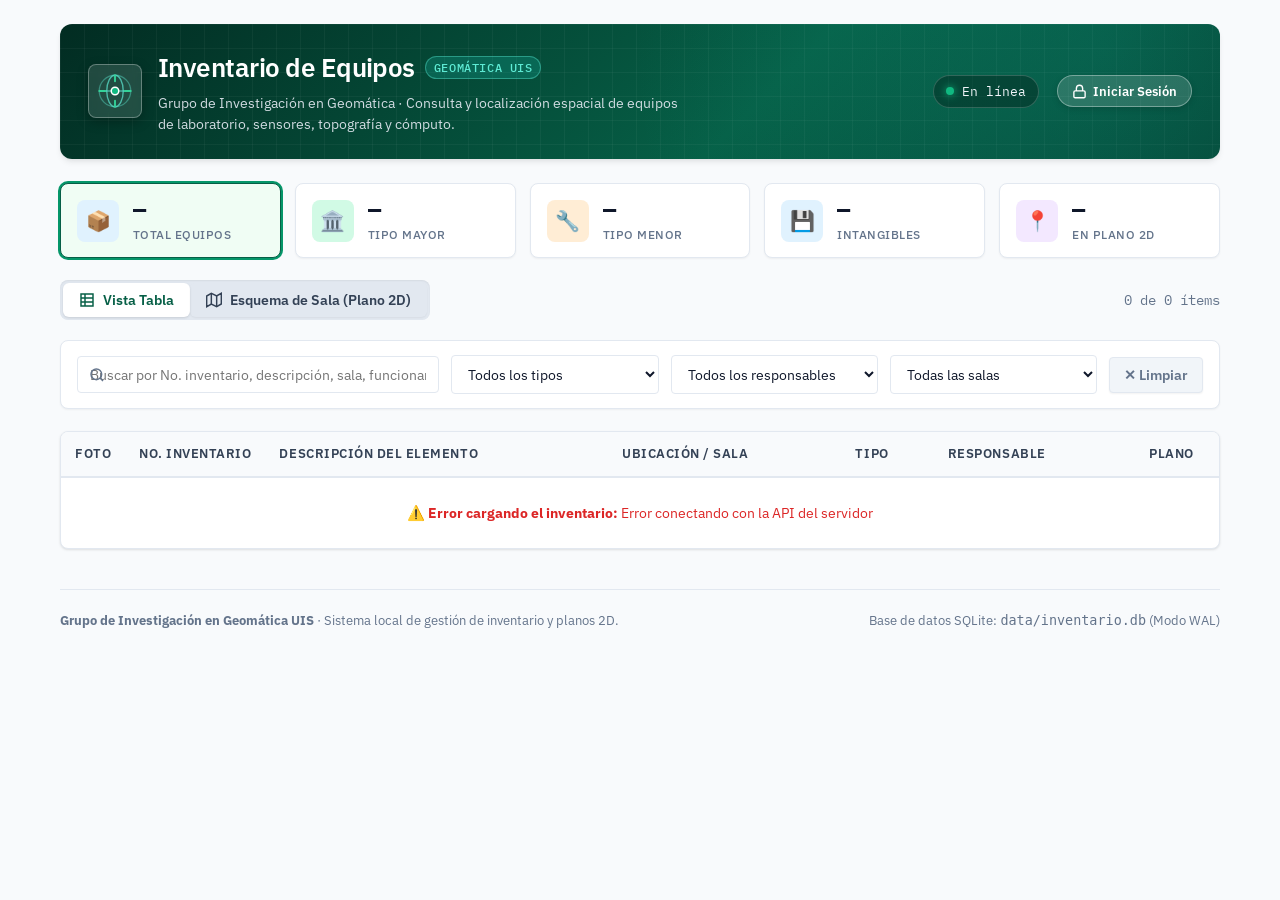
==== commit 3bf8cdfa: "Implementar experiencia unificada con inicio de sesion contextual y permisos en sitio (In-Place RBAC" ====
--- a/index.html
+++ b/index.html
@@ -3,7 +3,7 @@
 <head>
 <meta charset="UTF-8">
 <meta name="viewport" content="width=device-width, initial-scale=1.0">
-<title>Inventario de Equipos · Grupo de Geomática UIS</title>
+<title>Inventario y Administración de Equipos · Grupo de Geomática UIS</title>
 <link rel="preconnect" href="https://fonts.googleapis.com">
 <link href="https://fonts.googleapis.com/css2?family=IBM+Plex+Mono:wght@400;500;600&family=IBM+Plex+Sans:wght@400;500;600;700&display=swap" rel="stylesheet">
 <link rel="stylesheet" href="vendor/leaflet/leaflet.css">
@@ -32,10 +32,33 @@
         <p>Grupo de Investigación en Geomática · Consulta y localización espacial de equipos de laboratorio, sensores, topografía y cómputo.</p>
       </div>
     </div>
+
+    <!-- Zona de Usuario y Autenticación en la Cabecera -->
     <div class="header-status-box">
-      <div class="status-pill">
-        <span class="status-indicator-dot"></span>
-        <span>SQLite WAL · En línea</span>
+      <!-- Estado: No autenticado (Invitado) -->
+      <div id="guest-header-controls" class="header-auth-group">
+        <div class="status-pill" style="margin-right:8px">
+          <span class="status-indicator-dot"></span>
+          <span>En línea</span>
+        </div>
+        <button type="button" class="button auth-login-btn" id="btn-open-login">
+          <svg width="15" height="15" viewBox="0 0 24 24" fill="none" stroke="currentColor" stroke-width="2.2"><rect x="3" y="11" width="18" height="11" rx="2" ry="2"/><path d="M7 11V7a5 5 0 0 1 10 0v4"/></svg>
+          Iniciar Sesión
+        </button>
+      </div>
+
+      <!-- Estado: Autenticado con permisos -->
+      <div id="auth-header-controls" class="header-auth-group" style="display:none">
+        <div class="user-profile-badge">
+          <span class="user-avatar-icon">👤</span>
+          <div class="user-profile-text">
+            <strong id="user-display-name">Usuario</strong>
+            <span class="user-role-tag" id="user-display-role">Editor</span>
+          </div>
+        </div>
+        <button type="button" class="button ghost auth-logout-btn" id="btn-logout" title="Cerrar sesión activa">
+          Salir
+        </button>
       </div>
     </div>
   </header>
@@ -91,19 +114,25 @@
           <svg width="16" height="16" viewBox="0 0 24 24" fill="none" stroke="currentColor" stroke-width="2.2"><polygon points="1 6 1 22 8 18 16 22 23 18 23 2 16 6 8 2 1 6"/><line x1="8" y1="2" x2="8" y2="18"/><line x1="16" y1="6" x2="16" y2="22"/></svg>
           Esquema de Sala (Plano 2D)
         </button>
-      </div>
-    </div>
+        <!-- Pestaña de Diseñador de Planos: Solo visible si el usuario tiene sesión activa -->
+        <button type="button" id="btn-view-designer" class="view-btn auth-only-control" style="display:none">
+          <svg width="16" height="16" viewBox="0 0 24 24" fill="none" stroke="currentColor" stroke-width="2.2"><path d="M2 12h20M12 2v20M20 20l-4-4M4 4l4 4"/></svg>
+          📐 Diseñador de Planos
+        </button>
+      </div>
+    </div>
+
     <div class="nav-right">
       <div style="font-family:var(--mono);font-size:0.85rem;color:var(--text-soft)" id="count">Cargando…</div>
-      <a class="button ghost" href="admin.html">
-        <span>Administración</span>
-        <span>→</span>
-      </a>
+      <!-- Botón para crear nuevo ítem: Solo visible si el usuario tiene sesión activa -->
+      <button type="button" class="button auth-only-control" id="btn-open-create-item" style="display:none">
+        <span>➕ Añadir Ítem</span>
+      </button>
     </div>
   </nav>
 
   <!-- Barra de Búsqueda y Filtros -->
-  <div class="controls-bar">
+  <div class="controls-bar" id="search-filter-controls">
     <div class="search-input-wrapper">
       <svg class="search-icon" width="16" height="16" viewBox="0 0 24 24" fill="none" stroke="currentColor" stroke-width="2.2"><circle cx="11" cy="11" r="8"/><line x1="21" y1="21" x2="16.65" y2="16.65"/></svg>
       <input type="text" id="search" placeholder="Buscar por No. inventario, descripción, sala, funcionario…">
@@ -125,12 +154,12 @@
     </button>
   </div>
 
-  <!-- Vista 1: Tabla de Equipos -->
+  <!-- VISTA 1: TABLA DE EQUIPOS -->
   <div id="table-view-section">
     <div class="table-responsive">
       <table>
         <thead>
-          <tr>
+          <tr id="table-header-row">
             <th style="width:60px">Foto</th>
             <th style="width:130px">No. Inventario</th>
             <th>Descripción del Elemento</th>
@@ -138,19 +167,20 @@
             <th>Tipo</th>
             <th>Responsable</th>
             <th style="width:95px;text-align:center">Plano</th>
+            <!-- Columna de Acciones: se añade dinámicamente si está autenticado -->
+            <th class="auth-table-col" style="width:140px;text-align:center;display:none">Acciones</th>
           </tr>
         </thead>
         <tbody id="rows">
-          <tr><td class="empty" colspan="7">Cargando inventario del servidor…</td></tr>
+          <tr><td class="empty" colspan="8">Cargando inventario del servidor…</td></tr>
         </tbody>
       </table>
     </div>
   </div>
 
-  <!-- Vista 2: Esquema Interactivo de Sala (Plano Indoor Leaflet) -->
+  <!-- VISTA 2: ESQUEMA INTERACTIVO DE SALA (PLANO INDOOR LEAFLET) -->
   <div id="map-view-section" class="map-view-wrapper" style="display:none">
     
-    <!-- Ficha informativa de la sala activa -->
     <div class="map-header-card">
       <div class="map-sala-info">
         <h3 id="map-sala-title">Laboratorio de Geomática UIS</h3>
@@ -162,8 +192,12 @@
         <select id="map-item-select" style="max-width:240px">
           <option value="">🎯 Enfocar equipo en el plano…</option>
         </select>
-        <button type="button" id="btn-center-map" class="ghost" style="padding:7px 12px;font-size:0.82rem" title="Centrar plano y restablecer zoom">
+        <button type="button" id="btn-center-map" class="button ghost" style="padding:7px 12px;font-size:0.82rem" title="Centrar plano y restablecer zoom">
           🎯 Centrar
+        </button>
+        <!-- Botón para modificar este plano directamente en el diseñador (Solo autenticado) -->
+        <button type="button" id="btn-edit-room-plan" class="button ghost auth-only-control" style="padding:7px 12px;font-size:0.82rem;display:none" title="Editar mobiliario y esquema de esta sala">
+          ✏️ Editar este plano
         </button>
       </div>
     </div>
@@ -186,9 +220,123 @@
     </div>
   </div>
 
+  <!-- VISTA 3: DISEÑADOR VISUAL DE PLANOS 2D (ADMIN / SESIÓN ACTIVA) -->
+  <div id="designer-view-section" style="display:none">
+    <div class="panel">
+      <h2 id="sala-form-title">📐 Diseñador Visual de Planos de Sala 2D</h2>
+      <p style="font-size:0.86rem;color:var(--text-soft);margin-top:-6px">
+        Diseña el plano de tu espacio arrastrando mesas, puestos de cómputo, puertas y muebles, o edita directamente los planos SVG existentes.
+      </p>
+
+      <form id="sala-form">
+        <div class="field-grid">
+          <div class="field">
+            <label for="s-id">ID de la sala (código sin espacios) *</label>
+            <input type="text" id="s-id" required placeholder="ej. nuevo_geo o lab_sensores">
+          </div>
+          <div class="field">
+            <label for="s-nombre">Nombre de la sala / espacio *</label>
+            <input type="text" id="s-nombre" required placeholder="ej. Laboratorio de Sensores y Drones">
+          </div>
+          <div class="field full">
+            <label for="s-desc">Descripción / Ubicación física</label>
+            <input type="text" id="s-desc" placeholder="ej. Edificio de Ingeniería Civil, Aula 102">
+          </div>
+          <div class="field">
+            <label for="s-ancho">Ancho del plano (px)</label>
+            <input type="number" id="s-ancho" value="1000" min="600" max="2400" step="50">
+          </div>
+          <div class="field">
+            <label for="s-alto">Alto del plano (px)</label>
+            <input type="number" id="s-alto" value="700" min="400" max="1800" step="50">
+          </div>
+        </div>
+
+        <!-- Barra de herramientas del diseñador -->
+        <div class="designer-toolbar-container" style="margin-top:16px">
+          <div>
+            <label style="font-size:0.8rem;font-weight:700;color:var(--text-muted);display:block;margin-bottom:6px">
+              Añadir Mobiliario al Lienzo:
+            </label>
+            <div class="designer-tools-row">
+              <button type="button" class="designer-tool-btn" onclick="addCanvasItem('mesa')">🪑 + Mesa</button>
+              <button type="button" class="designer-tool-btn" onclick="addCanvasItem('computo')">🖥️ + Puesto PC</button>
+              <button type="button" class="designer-tool-btn" onclick="addCanvasItem('gabinete')">🗄️ + Gabinete</button>
+              <button type="button" class="designer-tool-btn" onclick="addCanvasItem('rack')">🔌 + Rack Red</button>
+              <button type="button" class="designer-tool-btn" onclick="addCanvasItem('puerta')">🚪 + Puerta</button>
+              <button type="button" class="designer-tool-btn" onclick="addCanvasItem('ventana')">🪟 + Ventanal</button>
+              <button type="button" class="designer-tool-btn" onclick="addCanvasItem('telon')">📽️ + Telón</button>
+              <button type="button" class="designer-tool-btn" onclick="addCanvasItem('texto')">🏷️ + Rótulo</button>
+              <button type="button" class="designer-tool-btn" style="color:#dc2626" onclick="clearCanvas()">🧹 Vaciar</button>
+            </div>
+          </div>
+
+          <!-- Barra de Inspector de Propiedades -->
+          <div id="designer-inspector" class="designer-inspector-bar">
+            <span class="inspector-title" id="insp-elem-title">Propiedades</span>
+            <div class="inspector-group">
+              <label for="insp-label">Texto:</label>
+              <input type="text" id="insp-label" style="width:140px">
+            </div>
+            <div class="inspector-group">
+              <label for="insp-w">Ancho:</label>
+              <input type="number" id="insp-w" style="width:64px" min="20" step="5"> px
+            </div>
+            <div class="inspector-group">
+              <label for="insp-h">Alto:</label>
+              <input type="number" id="insp-h" style="width:64px" min="15" step="5"> px
+            </div>
+            <button type="button" class="button ghost" id="insp-btn-rotate" style="padding:4px 8px;font-size:0.78rem" title="Girar 90 grados">🔄 Girar</button>
+            <button type="button" class="button ghost" id="insp-btn-duplicate" style="padding:4px 8px;font-size:0.78rem" title="Duplicar elemento (Ctrl+D)">📋 Duplicar</button>
+            <button type="button" class="button danger" id="insp-btn-delete" style="padding:4px 8px;font-size:0.78rem" title="Eliminar elemento (Supr)">❌ Eliminar</button>
+          </div>
+        </div>
+
+        <!-- Viewport y Lienzo de Diseño -->
+        <div class="designer-canvas-viewport" id="canvas-viewport">
+          <div id="designer-canvas" style="width:1000px;height:700px">
+            <div id="canvas-title-label" style="position:absolute;top:16px;left:0;right:0;text-align:center;font-size:18px;font-weight:700;color:#1e293b;pointer-events:none">
+              Plano de Sala
+            </div>
+          </div>
+
+          <div class="canvas-zoom-controls">
+            <button type="button" class="zoom-btn" onclick="zoomCanvas(0.1)" title="Acercar">+</button>
+            <button type="button" class="zoom-btn" onclick="resetCanvasZoom()" title="Restablecer zoom al 100%" id="zoom-level-label">100%</button>
+            <button type="button" class="zoom-btn" onclick="zoomCanvas(-0.1)" title="Alejar">−</button>
+            <button type="button" class="zoom-btn" onclick="fitCanvasToViewport()" title="Ajustar a ventana">Ajustar</button>
+          </div>
+        </div>
+
+        <p style="font-size:0.8rem;color:var(--text-soft);margin-top:8px">
+          💡 <strong>Atajos:</strong> Arrastra para mover elementos. Usa <code>Supr</code> para borrar, <code>Ctrl+D</code> para duplicar y las flechas para mover con precisión de 1px (o 10px con Shift).
+        </p>
+
+        <div style="margin-top:16px;padding-top:14px;border-top:1px dashed var(--border)">
+          <label style="font-size:0.84rem;color:var(--text-main);font-weight:600">Opcional: Importar plano en archivo (SVG, PNG, JPG)</label>
+          <div style="margin-top:6px">
+            <input type="file" id="s-archivo-plano" accept="image/*,.svg">
+          </div>
+        </div>
+
+        <div class="form-actions">
+          <button type="submit" id="btn-save-sala">💾 Guardar Plano y Sala</button>
+          <button type="button" class="button ghost" id="btn-cancel-sala-edit" style="display:none">Cancelar edición</button>
+          <button type="button" class="button ghost" id="btn-reset-sala">Limpiar Formulario</button>
+        </div>
+      </form>
+    </div>
+
+    <!-- Lista de Salas Registradas -->
+    <div class="panel">
+      <h2>Salas Registradas</h2>
+      <div id="salas-list" class="salas-grid"></div>
+    </div>
+  </div>
+
   <footer class="note">
     <div>
-      <strong>Grupo de Investigación en Geomática UIS</strong> · Sistema local de gestión y planos 2D.
+      <strong>Grupo de Investigación en Geomática UIS</strong> · Sistema local de gestión de inventario y planos 2D.
     </div>
     <div>
       Base de datos SQLite: <code>data/inventario.db</code> (Modo WAL)
@@ -197,21 +345,163 @@
 
 </div>
 
-<!-- Contenedor de Toasts Flotantes -->
-<div id="toast-container"></div>
-
-<!-- Modal para ver foto completa / Lightbox -->
+<!-- =========================================================================
+     MODAL DE INICIO DE SESIÓN
+     ========================================================================= -->
+<div id="login-modal" class="modal-overlay">
+  <div class="modal-card" style="max-width:440px;width:100%">
+    <div class="modal-header">
+      <div style="display:flex;align-items:center;gap:10px">
+        <span style="font-size:1.2rem">🔐</span>
+        <h3 style="margin:0">Iniciar Sesión en el Sistema</h3>
+      </div>
+      <button type="button" class="modal-close" onclick="closeLoginModal()">&times;</button>
+    </div>
+    <div class="modal-body" style="text-align:left;padding:24px">
+      <p style="color:var(--text-soft);font-size:0.86rem;margin-top:0;margin-bottom:16px">
+        Ingresa con tus credenciales institucionales para habilitar la edición de equipos y planos.
+      </p>
+
+      <div id="login-status" class="status-msg"></div>
+
+      <form id="login-form">
+        <div class="field" style="margin-bottom:12px">
+          <label for="login-user">Usuario</label>
+          <input type="text" id="login-user" required autocomplete="username" placeholder="ej. rector, jhon, yerly, carlos">
+        </div>
+        <div class="field" style="margin-bottom:18px">
+          <label for="login-pass">Contraseña</label>
+          <input type="password" id="login-pass" required autocomplete="current-password" placeholder="Contraseña">
+        </div>
+        <button type="submit" style="width:100%">Entrar al Sistema →</button>
+      </form>
+
+      <div class="login-quick-users">
+        <label>Acceso Rápido (Haz clic para rellenar):</label>
+        <div class="user-chips-row">
+          <span class="user-chip" onclick="fillLoginUser('rector')">👨‍💼 Rector</span>
+          <span class="user-chip" onclick="fillLoginUser('jhon')">👨‍💻 Jhon C.</span>
+          <span class="user-chip" onclick="fillLoginUser('yerly')">👩‍🔬 Yerly M.</span>
+          <span class="user-chip" onclick="fillLoginUser('carlos')">👨‍🔧 Carlos G.</span>
+        </div>
+      </div>
+    </div>
+  </div>
+</div>
+
+<!-- =========================================================================
+     MODAL DE CREACIÓN / EDICIÓN DE ÍTEM
+     ========================================================================= -->
+<div id="item-modal" class="modal-overlay">
+  <div class="modal-card" style="max-width:820px;width:100%;max-height:92vh">
+    <div class="modal-header">
+      <h3 id="item-modal-title">Añadir Ítem al Inventario</h3>
+      <button type="button" class="modal-close" onclick="closeItemModal()">&times;</button>
+    </div>
+    <div class="modal-body" style="text-align:left;padding:24px;overflow-y:auto">
+      
+      <form id="item-form">
+        <input type="hidden" id="item-original-id">
+        <input type="hidden" id="f-pos-x">
+        <input type="hidden" id="f-pos-y">
+
+        <div class="field-grid">
+          <div class="field">
+            <label for="f-id">No. de Inventario *</label>
+            <input type="text" id="f-id" required placeholder="ej. 1007 o 178566">
+          </div>
+
+          <div class="field">
+            <label for="f-tipo">Tipo de Inventario *</label>
+            <select id="f-tipo" required>
+              <option value="MAYOR">Mayor</option>
+              <option value="MENOR">Menor</option>
+              <option value="INTANGIBLE">Intangible</option>
+            </select>
+          </div>
+
+          <div class="field full">
+            <label for="f-descripcion">Descripción del Elemento *</label>
+            <input type="text" id="f-descripcion" required placeholder="ej. Estación Total Leica TS06 con trípode y prisma">
+          </div>
+
+          <div class="field">
+            <label for="f-ubicacion">Ubicación Textual</label>
+            <input type="text" id="f-ubicacion" placeholder="ej. Gabinete 2, Estante 3">
+          </div>
+
+          <div class="field">
+            <label for="f-funcionario">Responsable a Cargo</label>
+            <select id="f-funcionario">
+              <option value="">-- Sin responsable asignado --</option>
+            </select>
+          </div>
+
+          <div class="field full">
+            <label for="f-sala">Sala / Espacio (para ubicar en plano 2D)</label>
+            <select id="f-sala">
+              <option value="">-- Sin sala asignada --</option>
+            </select>
+          </div>
+
+          <!-- Selector visual de ubicación sobre el plano Leaflet -->
+          <div class="field full" id="admin-map-wrapper" style="display:none">
+            <label>Localización en el Plano de la Sala</label>
+            <div class="coord-hint">
+              <span>📍 <strong>Haz clic</strong> sobre la mesa o estante donde está el equipo para fijar el pin. Puedes arrastrarlo libremente.</span>
+              <div style="display:flex;align-items:center;gap:8px">
+                <span id="coord-display" style="font-weight:600;font-family:var(--mono);color:var(--geo-primary)"></span>
+                <button type="button" class="button ghost" id="btn-clear-coords" style="padding:2px 8px;font-size:0.75rem">Quitar pin</button>
+              </div>
+            </div>
+            <div class="admin-map-container" style="height:320px;position:relative;border:1px solid var(--border);border-radius:var(--radius-sm);overflow:hidden;margin-top:8px">
+              <div id="admin-indoor-map" style="width:100%;height:100%"></div>
+            </div>
+          </div>
+
+          <div class="field full">
+            <label for="f-observacion">Observación Técnica / Estado</label>
+            <input type="text" id="f-observacion" placeholder="Opcional: número de serie, mantenimientos pendientes...">
+          </div>
+
+          <div class="field full">
+            <label for="f-imagen">Foto del Equipo</label>
+            <div class="photo-upload-zone" id="photo-drop-zone" onclick="document.getElementById('f-imagen').click()">
+              <input type="file" id="f-imagen" accept="image/*" style="display:none">
+              <div style="font-size:1.5rem;margin-bottom:2px">📷</div>
+              <div style="font-weight:600;color:var(--geo-primary);font-size:0.88rem">Haz clic para seleccionar foto o arrástrala aquí</div>
+              <div style="font-size:0.78rem;color:var(--text-soft)">Formatos JPG, PNG o WebP</div>
+            </div>
+            <div id="imagen-actual-preview"></div>
+          </div>
+        </div>
+
+        <div class="form-actions" style="justify-content:flex-end;margin-top:20px">
+          <button type="button" class="button ghost" onclick="closeItemModal()">Cancelar</button>
+          <button type="submit" id="save-item-btn">💾 Guardar Ítem</button>
+        </div>
+      </form>
+    </div>
+  </div>
+</div>
+
+<!-- =========================================================================
+     MODAL DE FOTO EN ALTA RESOLUCIÓN (LIGHTBOX)
+     ========================================================================= -->
 <div id="photo-modal" class="modal-overlay">
   <div class="modal-card">
     <div class="modal-header">
       <h3 id="modal-title">Foto del Equipo</h3>
-      <button type="button" class="modal-close" id="modal-close-btn">&times;</button>
+      <button type="button" class="modal-close" onclick="closePhotoModal()">&times;</button>
     </div>
     <div class="modal-body">
       <img id="modal-img" src="" alt="Foto en tamaño completo">
     </div>
   </div>
 </div>
+
+<!-- Contenedor de Notificaciones Toast Flotantes -->
+<div id="toast-container"></div>
 
 <script src="vendor/leaflet/leaflet.js"></script>
 <script src="js/app.js"></script>
--- a/css/style.css
+++ b/css/style.css
@@ -1471,3 +1471,89 @@
   .controls-bar { flex-direction: column; }
   .search-input-wrapper { width: 100%; }
 }
+
+/* Estilos para Autenticación Contextual en Cabecera */
+.header-auth-group {
+  display: inline-flex;
+  align-items: center;
+  gap: 10px;
+}
+
+.auth-login-btn {
+  background: rgba(255, 255, 255, 0.15) !important;
+  border: 1px solid rgba(255, 255, 255, 0.35) !important;
+  color: #ffffff !important;
+  padding: 6px 14px !important;
+  font-size: 0.84rem !important;
+  border-radius: var(--radius-full) !important;
+  display: inline-flex !important;
+  align-items: center !important;
+  gap: 6px !important;
+  cursor: pointer !important;
+  box-shadow: 0 2px 6px rgba(0,0,0,0.15) !important;
+}
+.auth-login-btn:hover {
+  background: #ffffff !important;
+  color: var(--geo-primary-dark) !important;
+}
+
+.user-profile-badge {
+  display: inline-flex;
+  align-items: center;
+  gap: 8px;
+  background: rgba(0, 0, 0, 0.28);
+  border: 1px solid rgba(255, 255, 255, 0.22);
+  padding: 4px 12px 4px 6px;
+  border-radius: var(--radius-full);
+}
+
+.user-avatar-icon {
+  width: 28px;
+  height: 28px;
+  background: var(--geo-primary);
+  border: 1.5px solid #a7f3d0;
+  border-radius: 50%;
+  display: flex;
+  align-items: center;
+  justify-content: center;
+  font-size: 0.8rem;
+}
+
+.user-profile-text {
+  display: flex;
+  flex-direction: column;
+  text-align: left;
+  line-height: 1.15;
+}
+
+.user-profile-text strong {
+  font-size: 0.82rem;
+  color: #ffffff;
+}
+
+.user-role-tag {
+  font-size: 0.68rem;
+  color: #5eead4;
+  font-family: var(--mono);
+  text-transform: uppercase;
+  letter-spacing: 0.04em;
+}
+
+.auth-logout-btn {
+  background: transparent !important;
+  color: #fca5a5 !important;
+  border: 1px solid rgba(252, 165, 165, 0.4) !important;
+  padding: 4px 10px !important;
+  font-size: 0.78rem !important;
+  border-radius: var(--radius-full) !important;
+}
+.auth-logout-btn:hover {
+  background: rgba(220, 38, 38, 0.25) !important;
+  color: #ffffff !important;
+  border-color: #f87171 !important;
+}
+
+.table-action-btn {
+  padding: 4px 8px !important;
+  font-size: 0.78rem !important;
+}
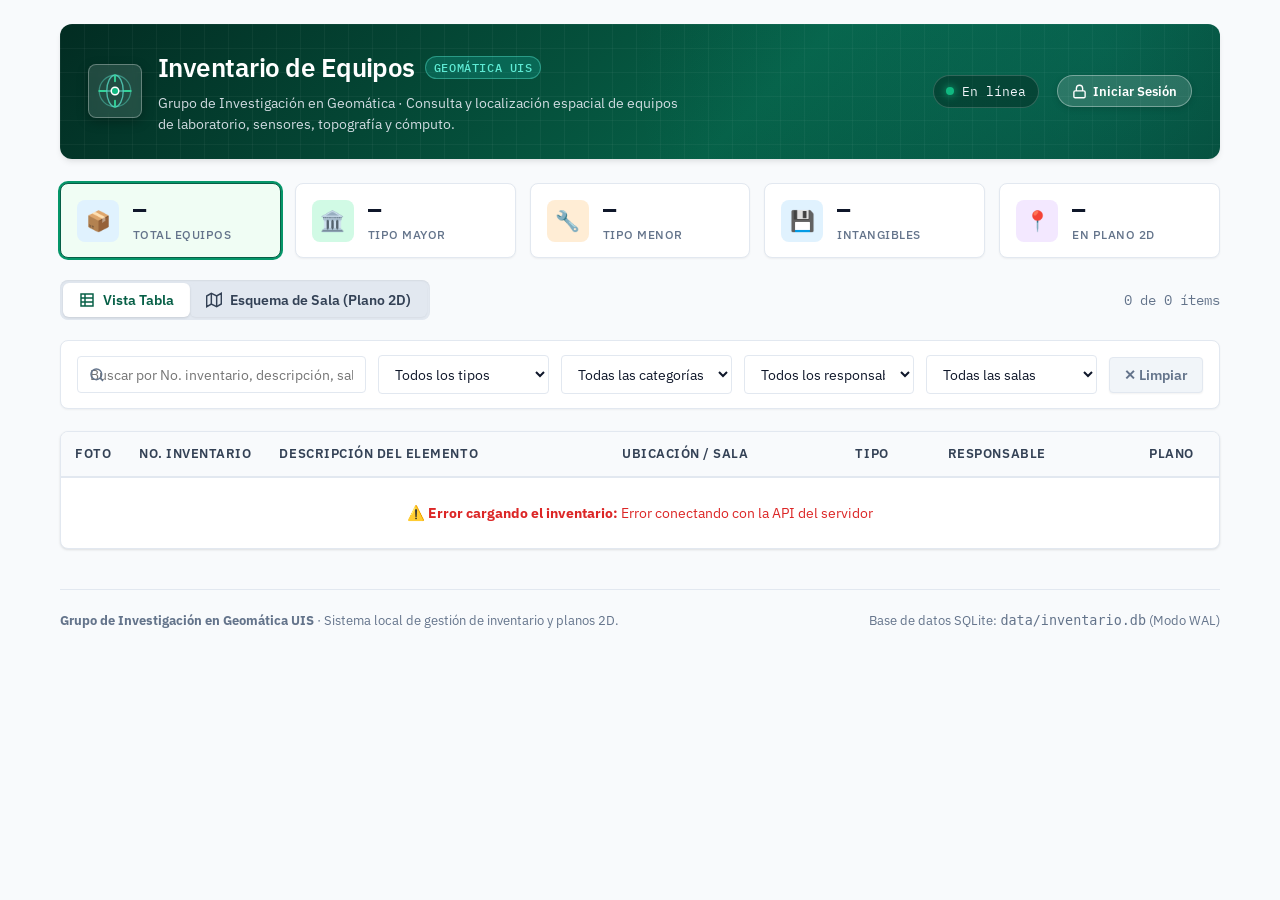
==== commit f19d2ac6: "Add item categories and batch map editing Introduces category support end-to-end for inventory items" ====
--- a/index.html
+++ b/index.html
@@ -142,6 +142,25 @@
       <option value="MAYOR">Mayor</option>
       <option value="MENOR">Menor</option>
       <option value="INTANGIBLE">Intangible</option>
+    </select>
+    <select id="filter-categoria">
+      <option value="">Todas las categorías</option>
+      <option value="pc_pantalla">🖥️ PC Torre con Pantalla</option>
+      <option value="torre">🔲 Torre sin Pantalla</option>
+      <option value="monitor">🖥️ Pantalla Sola</option>
+      <option value="portatil">💻 Portátil / Laptop</option>
+      <option value="tablet">📱 Tablet / iPad</option>
+      <option value="dron">🛸 Dron / UAV</option>
+      <option value="gnss">📡 Receptor GNSS / GPS</option>
+      <option value="servidor">🗄️ Servidor / Rack</option>
+      <option value="red">🔌 Red / Telefonía</option>
+      <option value="proyector">📽️ Proyector / TV</option>
+      <option value="impresora">🖨️ Impresora / Plotter</option>
+      <option value="camara">📷 Cámara / Sensor</option>
+      <option value="energia">⚡ UPS / Energía</option>
+      <option value="mueble">🪑 Mobiliario / Mesa</option>
+      <option value="herramienta">🔧 Herramienta</option>
+      <option value="otro">📦 Otro / General</option>
     </select>
     <select id="filter-funcionario">
       <option value="">Todos los responsables</option>
@@ -197,13 +216,53 @@
         </button>
         <!-- Botón para modificar este plano directamente en el diseñador (Solo autenticado) -->
         <button type="button" id="btn-edit-room-plan" class="button ghost auth-only-control" style="padding:7px 12px;font-size:0.82rem;display:none" title="Editar mobiliario y esquema de esta sala">
-          ✏️ Editar este plano
-        </button>
+          ✏️ Esquema SVG
+        </button>
+        <!-- Botón para activar el modo interactivo de edición masiva de posiciones -->
+        <button type="button" id="btn-toggle-position-edit" class="button auth-only-control" style="padding:7px 12px;font-size:0.82rem;display:none;background:var(--geo-primary)" title="Editar y mover la posición de todos los objetos en el plano">
+          📍 Mover Objetos
+        </button>
+        <label style="font-size:0.8rem;display:flex;align-items:center;gap:4px;cursor:pointer;color:var(--text-muted);user-select:none" title="Mostrar u ocultar etiquetas flotantes">
+          <input type="checkbox" id="chk-toggle-pin-labels"> Etiquetas
+        </label>
       </div>
     </div>
 
     <!-- Contenedor del Mapa Leaflet -->
     <div class="map-container">
+      <!-- Barra Flotante de Edición Masiva de Posiciones -->
+      <div id="map-batch-toolbar" class="map-batch-toolbar" style="display:none">
+        <div class="batch-status-text">
+          <span>📍 <strong>Modo Edición:</strong> Arrastra los pines para reubicarlos</span>
+          <span id="batch-changes-counter" class="batch-counter-badge zero">0 cambios</span>
+        </div>
+        <div style="display:flex;gap:8px;align-items:center">
+          <button type="button" id="btn-save-batch-positions" class="button" style="background:#10b981;color:#fff;padding:5px 12px;font-size:0.8rem;border:none;border-radius:4px" disabled>
+            💾 Guardar Posiciones
+          </button>
+          <button type="button" id="btn-toggle-unplaced-drawer" class="button ghost" style="padding:5px 10px;font-size:0.8rem;color:#f8fafc;border-color:rgba(255,255,255,0.3)">
+            📦 Sin ubicar (<span id="unplaced-count">0</span>)
+          </button>
+          <button type="button" id="btn-cancel-batch-positions" class="button ghost" style="padding:5px 10px;font-size:0.8rem;color:#fca5a5;border-color:rgba(252,165,165,0.4)">
+            ✕ Salir
+          </button>
+        </div>
+      </div>
+
+      <!-- Cajón Desplegable de Ítems sin Ubicación en esta Sala -->
+      <div id="unplaced-drawer" class="unplaced-drawer" style="display:none">
+        <div class="unplaced-drawer-header">
+          <div class="unplaced-drawer-title">
+            <span>📦 Equipos de esta sala pendientes por ubicar en el plano</span>
+            <span id="unplaced-badge" class="badge menor" style="font-size:0.75rem">0</span>
+          </div>
+          <button type="button" class="button ghost" style="padding:2px 8px;font-size:0.75rem" onclick="toggleUnplacedDrawer(false)">✕ Cerrar</button>
+        </div>
+        <div id="unplaced-items-list" class="unplaced-items-scroll">
+          <!-- Elementos sin ubicar inyectados dinámicamente -->
+        </div>
+      </div>
+
       <div id="indoor-map"></div>
     </div>
 
@@ -420,6 +479,28 @@
             </select>
           </div>
 
+          <div class="field">
+            <label for="f-categoria">Tipo de Objeto / Icono *</label>
+            <select id="f-categoria" required>
+              <option value="pc_pantalla">🖥️ PC Torre con Pantalla</option>
+              <option value="torre">🔲 Torre sin Pantalla</option>
+              <option value="monitor">🖥️ Pantalla Sola</option>
+              <option value="portatil">💻 Portátil / Laptop</option>
+              <option value="tablet">📱 Tablet / iPad</option>
+              <option value="dron">🛸 Dron / UAV</option>
+              <option value="gnss">📡 Receptor GNSS / GPS</option>
+              <option value="servidor">🗄️ Servidor / Rack</option>
+              <option value="red">🔌 Red / Telefonía</option>
+              <option value="proyector">📽️ Proyector / TV</option>
+              <option value="impresora">🖨️ Impresora / Plotter</option>
+              <option value="camara">📷 Cámara / Sensor</option>
+              <option value="energia">⚡ UPS / Energía</option>
+              <option value="mueble">🪑 Mobiliario / Mesa</option>
+              <option value="herramienta">🔧 Herramienta</option>
+              <option value="otro">📦 Otro / General</option>
+            </select>
+          </div>
+
           <div class="field full">
             <label for="f-descripcion">Descripción del Elemento *</label>
             <input type="text" id="f-descripcion" required placeholder="ej. Estación Total Leica TS06 con trípode y prisma">
--- a/css/style.css
+++ b/css/style.css
@@ -663,28 +663,94 @@
 .legend-dot.menor { background: var(--geo-amber); }
 .legend-dot.intangible { background: #0284c7; }
 
-/* Pines personalizados en el mapa */
+/* Pines personalizados en el mapa con Icono y Estado */
 .custom-pin {
   display: flex;
   align-items: center;
   justify-content: center;
+  position: relative;
   color: #ffffff;
+  border-radius: 50%;
+  width: 34px;
+  height: 34px;
+  box-shadow: 0 2px 8px rgba(0,0,0,0.35);
+  border: 2.5px solid #ffffff;
+  cursor: pointer;
+  transition: transform 0.15s ease, box-shadow 0.15s ease, outline 0.15s ease;
+  user-select: none;
+}
+
+.custom-pin .pin-icon {
+  display: flex;
+  align-items: center;
+  justify-content: center;
+  width: 100%;
+  height: 100%;
+}
+
+.custom-pin .pin-icon svg.cat-svg {
+  display: block;
+  stroke: #ffffff;
+  color: #ffffff;
+  pointer-events: none;
+}
+
+.custom-pin .pin-badge {
+  position: absolute;
+  top: -6px;
+  right: -8px;
+  background: #0f172a;
+  color: #f8fafc;
+  font-family: var(--mono);
+  font-size: 9px;
   font-weight: 700;
-  font-family: var(--mono);
-  font-size: 11px;
-  border-radius: 50%;
-  width: 30px;
-  height: 30px;
-  box-shadow: 0 2px 8px rgba(0,0,0,0.35);
-  border: 2px solid #ffffff;
-  cursor: pointer;
-  transition: transform 0.15s ease, box-shadow 0.15s ease;
+  padding: 1px 4px;
+  border-radius: 6px;
+  border: 1px solid rgba(255, 255, 255, 0.7);
+  box-shadow: 0 1px 3px rgba(0,0,0,0.4);
+  white-space: nowrap;
+  pointer-events: none;
+}
+
+.custom-pin .pin-label-hover {
+  position: absolute;
+  bottom: -22px;
+  left: 50%;
+  transform: translateX(-50%);
+  background: rgba(15, 23, 42, 0.92);
+  color: #ffffff;
+  font-family: var(--sans);
+  font-size: 10px;
+  font-weight: 600;
+  padding: 2px 6px;
+  border-radius: 4px;
+  white-space: nowrap;
+  opacity: 0;
+  pointer-events: none;
+  transition: opacity 0.15s ease;
+  box-shadow: 0 2px 6px rgba(0,0,0,0.3);
+  z-index: 2000;
+  display: inline-flex;
+  align-items: center;
+  gap: 5px;
+}
+
+.custom-pin .pin-label-hover svg.cat-svg {
+  display: inline-block;
+  stroke: #ffffff;
+  color: #ffffff;
+  flex-shrink: 0;
+}
+
+.custom-pin:hover .pin-label-hover,
+.show-labels .custom-pin .pin-label-hover {
+  opacity: 1;
 }
 
 .custom-pin:hover {
-  transform: scale(1.22);
+  transform: scale(1.25);
   z-index: 1000 !important;
-  box-shadow: 0 4px 12px rgba(0,0,0,0.45);
+  box-shadow: 0 6px 16px rgba(0,0,0,0.45);
 }
 
 .custom-pin.mayor { background: var(--geo-primary); }
@@ -698,10 +764,199 @@
   animation: pinPulse 1.8s infinite;
 }
 
-@keyframes pinPulse {
-  0% { box-shadow: 0 0 0 0 rgba(245, 158, 11, 0.7); }
-  70% { box-shadow: 0 0 0 12px rgba(245, 158, 11, 0); }
-  100% { box-shadow: 0 0 0 0 rgba(245, 158, 11, 0); }
+/* Modo edición de posiciones en pines */
+.custom-pin.edit-mode {
+  cursor: grab !important;
+  outline: 2px dashed #38bdf8;
+  outline-offset: 3px;
+}
+
+.custom-pin.edit-mode:active {
+  cursor: grabbing !important;
+  transform: scale(1.3);
+}
+
+.custom-pin.is-modified {
+  outline: 3px solid #10b981 !important;
+  outline-offset: 3px;
+  box-shadow: 0 0 14px rgba(16, 185, 129, 0.7) !important;
+  animation: modifiedPulse 2s infinite;
+}
+
+@keyframes modifiedPulse {
+  0% { box-shadow: 0 0 0 0 rgba(16, 185, 129, 0.7); }
+  70% { box-shadow: 0 0 0 8px rgba(16, 185, 129, 0); }
+  100% { box-shadow: 0 0 0 0 rgba(16, 185, 129, 0); }
+}
+
+/* Barra de herramientas flotante de edición masiva */
+.map-batch-toolbar {
+  position: absolute;
+  top: 14px;
+  left: 50%;
+  transform: translateX(-50%);
+  z-index: 1000;
+  display: flex;
+  align-items: center;
+  gap: 12px;
+  background: rgba(15, 23, 42, 0.94);
+  backdrop-filter: blur(10px);
+  -webkit-backdrop-filter: blur(10px);
+  color: #ffffff;
+  padding: 8px 18px;
+  border-radius: var(--radius-full);
+  box-shadow: 0 10px 25px -3px rgba(0,0,0,0.5), 0 4px 6px -2px rgba(0,0,0,0.3);
+  border: 1px solid rgba(255, 255, 255, 0.15);
+  font-size: 0.85rem;
+  max-width: 90%;
+  animation: slideDown 0.25s ease-out;
+}
+
+@keyframes slideDown {
+  from { opacity: 0; transform: translate(-50%, -15px); }
+  to { opacity: 1; transform: translate(-50%, 0); }
+}
+
+.map-batch-toolbar .batch-status-text {
+  display: flex;
+  align-items: center;
+  gap: 8px;
+  font-weight: 500;
+  white-space: nowrap;
+}
+
+.map-batch-toolbar .batch-counter-badge {
+  background: #10b981;
+  color: #ffffff;
+  font-size: 0.76rem;
+  font-weight: 700;
+  padding: 2px 8px;
+  border-radius: var(--radius-full);
+}
+
+.map-batch-toolbar .batch-counter-badge.zero {
+  background: #475569;
+}
+
+/* Cajón / Bandeja de Ítems no ubicados */
+.unplaced-drawer {
+  position: absolute;
+  bottom: 12px;
+  left: 14px;
+  right: 14px;
+  z-index: 1000;
+  background: rgba(255, 255, 255, 0.97);
+  backdrop-filter: blur(10px);
+  -webkit-backdrop-filter: blur(10px);
+  border: 1px solid var(--border);
+  border-radius: var(--radius-md);
+  box-shadow: var(--shadow-xl);
+  padding: 12px 16px;
+  animation: slideUp 0.25s ease-out;
+}
+
+@keyframes slideUp {
+  from { opacity: 0; transform: translateY(15px); }
+  to { opacity: 1; transform: translateY(0); }
+}
+
+.unplaced-drawer-header {
+  display: flex;
+  justify-content: space-between;
+  align-items: center;
+  margin-bottom: 8px;
+}
+
+.unplaced-drawer-title {
+  font-size: 0.88rem;
+  font-weight: 700;
+  color: var(--geo-primary-dark);
+  display: flex;
+  align-items: center;
+  gap: 6px;
+}
+
+.unplaced-items-scroll {
+  display: flex;
+  gap: 10px;
+  overflow-x: auto;
+  padding-bottom: 6px;
+}
+
+.unplaced-item-card {
+  flex: 0 0 auto;
+  min-width: 200px;
+  max-width: 240px;
+  background: #f8fafc;
+  border: 1px solid var(--border);
+  border-radius: var(--radius-sm);
+  padding: 8px 10px;
+  font-size: 0.78rem;
+  display: flex;
+  flex-direction: column;
+  justify-content: space-between;
+  gap: 6px;
+  transition: all 0.15s ease;
+}
+
+.unplaced-item-card:hover {
+  border-color: var(--geo-primary-light);
+  background: #ffffff;
+  box-shadow: var(--shadow-sm);
+}
+
+.unplaced-item-header {
+  display: flex;
+  align-items: center;
+  gap: 6px;
+  font-weight: 600;
+}
+
+.unplaced-item-desc {
+  white-space: nowrap;
+  overflow: hidden;
+  text-overflow: ellipsis;
+  color: var(--text-muted);
+}
+
+.btn-place-item {
+  background: var(--geo-primary);
+  color: #fff;
+  border: none;
+  border-radius: 4px;
+  padding: 4px 8px;
+  font-size: 0.74rem;
+  font-weight: 600;
+  cursor: pointer;
+  display: flex;
+  align-items: center;
+  justify-content: center;
+  gap: 4px;
+}
+.btn-place-item:hover {
+  background: var(--geo-primary-light);
+}
+
+/* Insignia de Categoría */
+.cat-badge {
+  display: inline-flex;
+  align-items: center;
+  gap: 4px;
+  font-size: 0.75rem;
+  font-weight: 600;
+  padding: 2px 6px;
+  border-radius: 4px;
+  background: var(--surface-alt);
+  color: var(--text-muted);
+  border: 1px solid var(--border);
+}
+
+.cat-badge svg.cat-svg {
+  display: inline-block;
+  vertical-align: middle;
+  stroke: currentColor;
+  color: currentColor;
+  flex-shrink: 0;
 }
 
 /* Ficha Popup en Leaflet */
